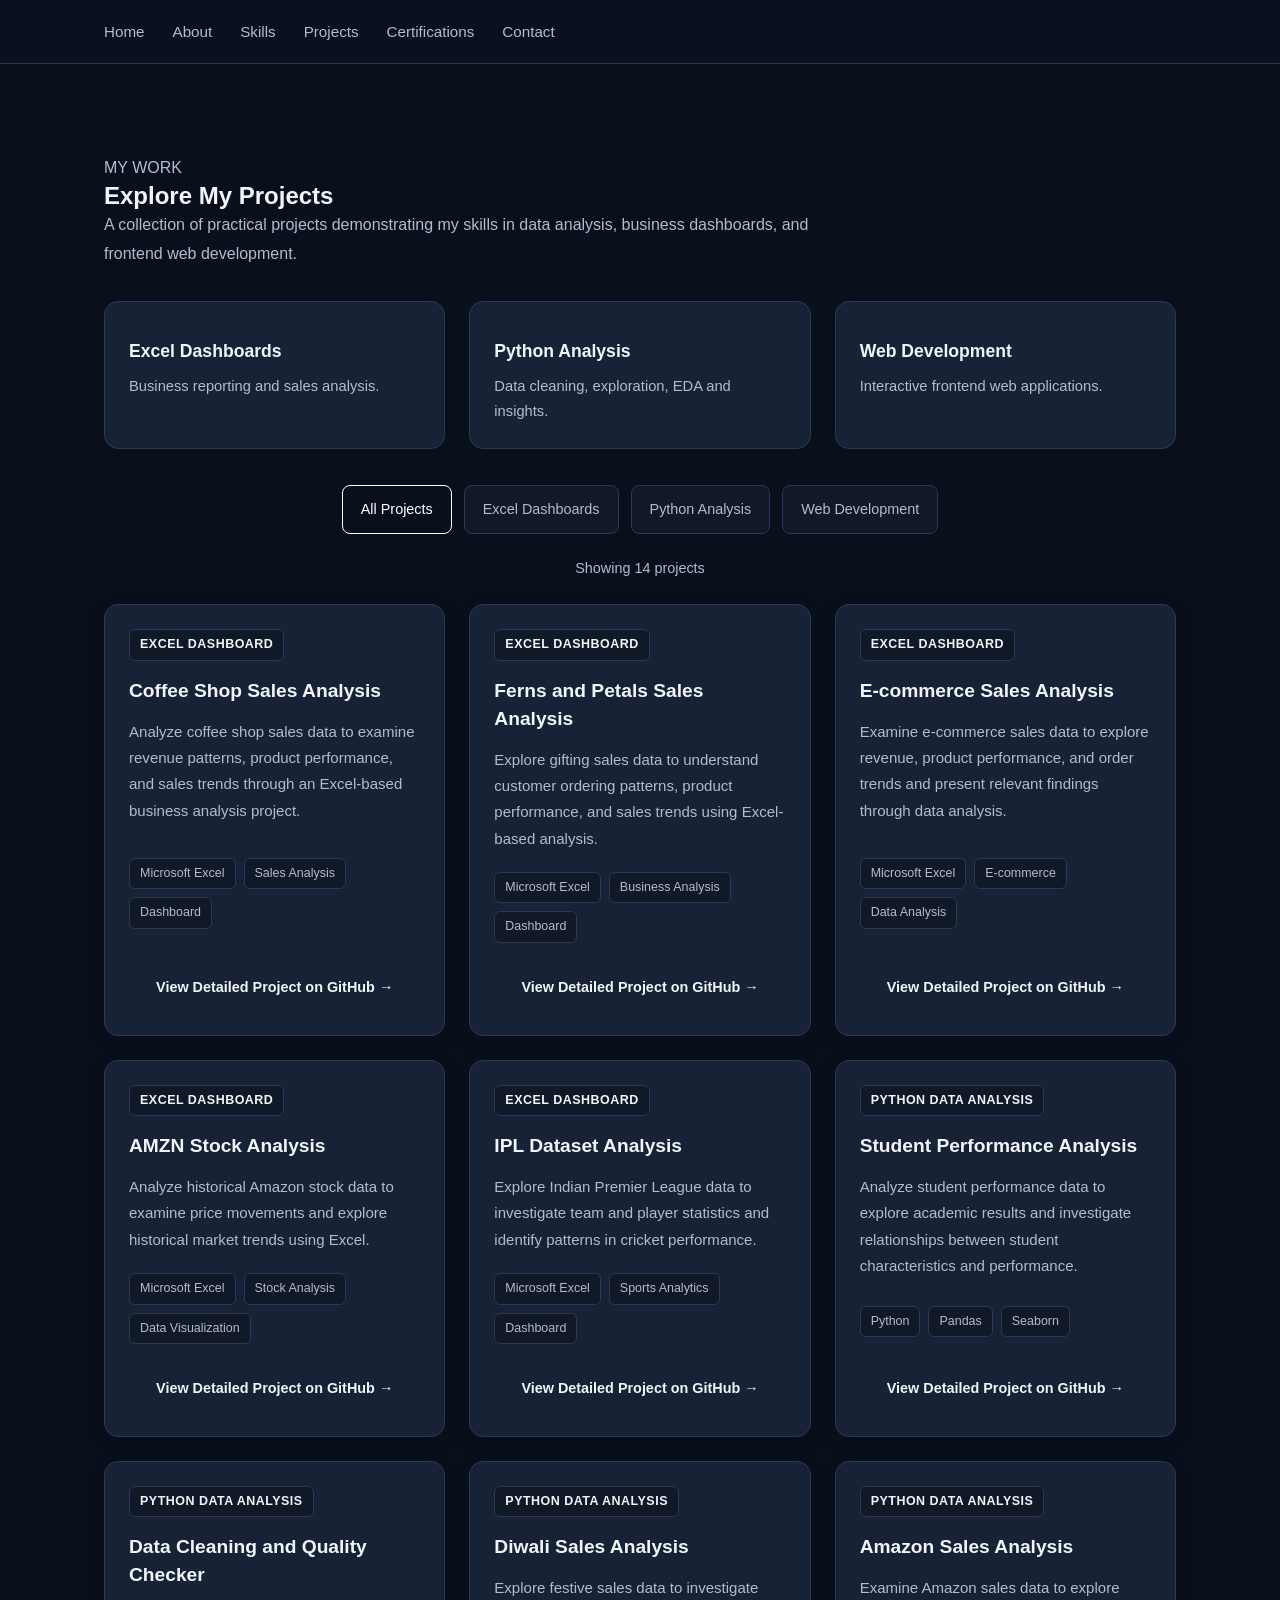
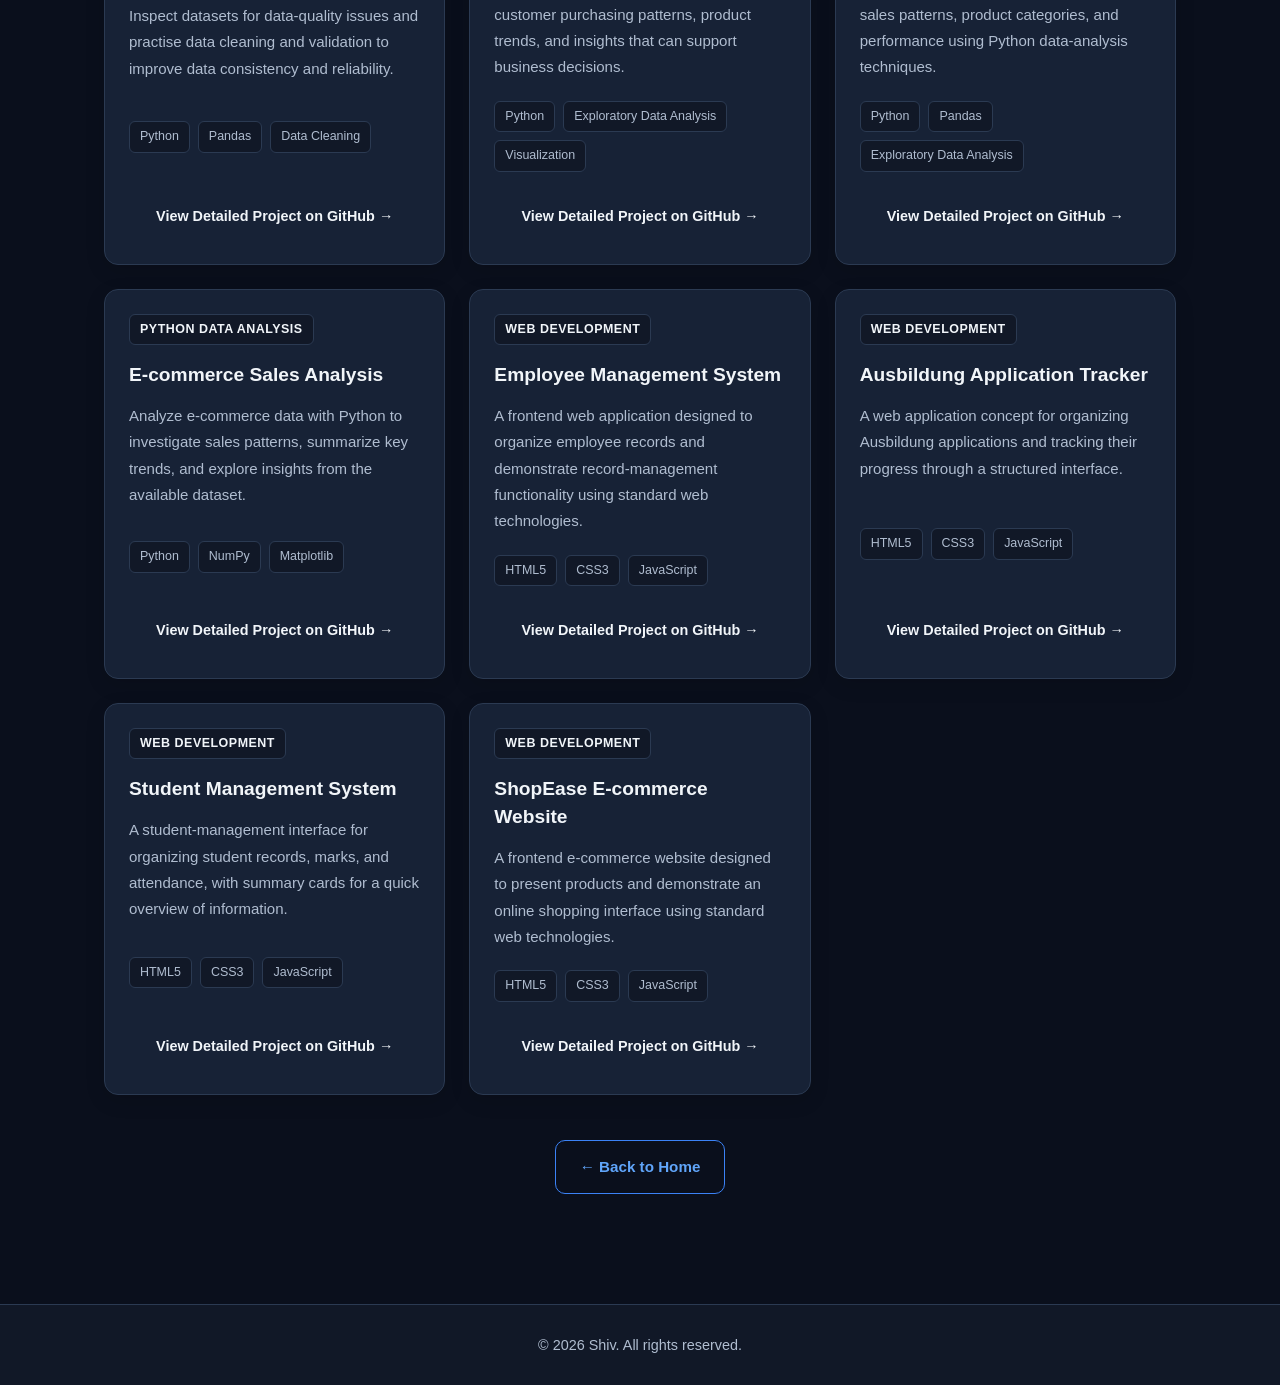
==== projects.html @ b9465abb "Initial commit: Personal Portfolio Website" ====
<!DOCTYPE html>
<html lang="en">

<head>
    <!-- Basic page settings -->
    <meta charset="UTF-8">
    <meta name="viewport" content="width=device-width, initial-scale=1.0">

    <!-- Website favicon shown in the browser tab -->
<link rel="icon" type="image/svg+xml" href="assets/icons/favicon.svg">

    <!-- Page title and search-engine description -->
    <title>Projects | IT & Data Portfolio</title>
    <meta
        name="description"
        content="Explore projects in Excel dashboards, Python data analysis, and web development."
    >

    <!-- Project page stylesheet -->
    <link rel="stylesheet" href="css/style.css">
    <link rel="stylesheet" href="css/projects.css">
</head>

<body>

    <!-- Navigation bar -->
    <header class="navbar">
        <div class="container nav-container">
            <a href="index.html" class="logo"><span></span></a>

            <nav aria-label="Main navigation">
                <ul class="nav-links">
                    <li><a href="index.html#home">Home</a></li>
                    <li><a href="index.html#about">About</a></li>
                    <li><a href="index.html#skills">Skills</a></li>
                    <li><a href="projects.html" aria-current="page">Projects</a></li>
                    <li><a href="certifications.html">Certifications</a></li>
                    <li><a href="index.html#contact">Contact</a></li>
                </ul>
            </nav>
        </div>
    </header>

    <!-- Projects page introduction -->
    <main>
        <section id="all-projects" class="section">
            <div class="container">

                <p class="projects-eyebrow">MY WORK</p>

                <h1 class="projects-title">Explore My Projects</h1>

                <p class="section-description">
                    A collection of practical projects demonstrating my
                    skills in data analysis, business dashboards, and
                    frontend web development.
                </p>

                <!-- Project summary cards -->
                <div class="project-summary-grid">

                    <article class="project-summary-card">
                        <span class="summary-number"></span>
                        <h2>Excel Dashboards</h2>
                        <p>Business reporting and sales analysis.</p>
                    </article>

                    <article class="project-summary-card">
                        <span class="summary-number"></span>
                        <h2>Python Analysis</h2>
                        <p>Data cleaning, exploration, EDA and insights.</p>
                    </article>

                    <article class="project-summary-card">
                        <span class="summary-number"></span>
                        <h2>Web Development</h2>
                        <p>Interactive frontend web applications.</p>
                    </article>

                </div>

                <!-- Category filters used by projects.js -->
                <div class="project-filters" aria-label="Filter projects">

                    <button
                        type="button"
                        class="filter-btn active"
                        data-filter="all"
                        aria-pressed="true"
                    >
                        All Projects
                    </button>

                    <button
                        type="button"
                        class="filter-btn"
                        data-filter="excel"
                        aria-pressed="false"
                    >
                        Excel Dashboards
                    </button>

                    <button
                        type="button"
                        class="filter-btn"
                        data-filter="python"
                        aria-pressed="false"
                    >
                        Python Analysis
                    </button>

                    <button
                        type="button"
                        class="filter-btn"
                        data-filter="web"
                        aria-pressed="false"
                    >
                        Web Development
                    </button>

                </div>

                <!-- Number of projects currently displayed -->
                <p
                    id="project-count"
                    class="project-count"
                    aria-live="polite"
                >
                    Showing 14 projects
                </p>

                <!-- =========================================
     ALL 14 PROJECT CARDS
     ========================================== -->

<div id="projects-grid" class="projects-grid">

    <!-- =====================================
         EXCEL DASHBOARD PROJECTS
         ====================================== -->

    <!-- Project 1: Coffee Shop Sales Analysis -->
    <article class="project-card" data-category="excel">

        <span class="project-category">Excel Dashboard</span>

        <h2>Coffee Shop Sales Analysis</h2>

        <p>
            Analyze coffee shop sales data to examine revenue
            patterns, product performance, and sales trends
            through an Excel-based business analysis project.
        </p>

        <div class="project-tags">
            <span>Microsoft Excel</span>
            <span>Sales Analysis</span>
            <span>Dashboard</span>
        </div>

    </article>


    <!-- Project 2: Ferns and Petals Sales Analysis -->
    <article class="project-card" data-category="excel">

        <span class="project-category">Excel Dashboard</span>

        <h2>Ferns and Petals Sales Analysis</h2>

        <p>
            Explore gifting sales data to understand customer
            ordering patterns, product performance, and sales
            trends using Excel-based analysis.
        </p>

        <div class="project-tags">
            <span>Microsoft Excel</span>
            <span>Business Analysis</span>
            <span>Dashboard</span>
        </div>

    </article>


    <!-- Project 3: E-commerce Sales Analysis -->
    <article class="project-card" data-category="excel">

        <span class="project-category">Excel Dashboard</span>

        <h2>E-commerce Sales Analysis</h2>

        <p>
            Examine e-commerce sales data to explore revenue,
            product performance, and order trends and present
            relevant findings through data analysis.
        </p>

        <div class="project-tags">
            <span>Microsoft Excel</span>
            <span>E-commerce</span>
            <span>Data Analysis</span>
        </div>

    </article>


    <!-- Project 4: Amazon Stock Analysis -->
    <article class="project-card" data-category="excel">

        <span class="project-category">Excel Dashboard</span>

        <h2>AMZN Stock Analysis</h2>

        <p>
            Analyze historical Amazon stock data to examine
            price movements and explore historical market
            trends using Excel.
        </p>

        <div class="project-tags">
            <span>Microsoft Excel</span>
            <span>Stock Analysis</span>
            <span>Data Visualization</span>
        </div>

    </article>


    <!-- Project 5: IPL Dataset Analysis -->
    <article class="project-card" data-category="excel">

        <span class="project-category">Excel Dashboard</span>

        <h2>IPL Dataset Analysis</h2>

        <p>
            Explore Indian Premier League data to investigate
            team and player statistics and identify patterns
            in cricket performance.
        </p>

        <div class="project-tags">
            <span>Microsoft Excel</span>
            <span>Sports Analytics</span>
            <span>Dashboard</span>
        </div>

    </article>


    <!-- =====================================
         PYTHON DATA ANALYSIS PROJECTS
         ====================================== -->

    <!-- Project 6: Student Performance Analysis -->
    <article class="project-card" data-category="python">

        <span class="project-category">Python Data Analysis</span>

        <h2>Student Performance Analysis</h2>

        <p>
            Analyze student performance data to explore
            academic results and investigate relationships
            between student characteristics and performance.
        </p>

        <div class="project-tags">
            <span>Python</span>
            <span>Pandas</span>
            <span>Seaborn</span>
        </div>

    </article>


    <!-- Project 7: Data Cleaning and Quality Checker -->
    <article class="project-card" data-category="python">

        <span class="project-category">Python Data Analysis</span>

        <h2>Data Cleaning and Quality Checker</h2>

        <p>
            Inspect datasets for data-quality issues and
            practise data cleaning and validation to improve
            data consistency and reliability.
        </p>

        <div class="project-tags">
            <span>Python</span>
            <span>Pandas</span>
            <span>Data Cleaning</span>
        </div>

    </article>


    <!-- Project 8: Diwali Sales Analysis -->
    <article class="project-card" data-category="python">

        <span class="project-category">Python Data Analysis</span>

        <h2>Diwali Sales Analysis</h2>

        <p>
            Explore festive sales data to investigate customer
            purchasing patterns, product trends, and insights
            that can support business decisions.
        </p>

        <div class="project-tags">
            <span>Python</span>
            <span>Exploratory Data Analysis</span>
            <span>Visualization</span>
        </div>

    </article>


    <!-- Project 9: Amazon Sales Analysis -->
    <article class="project-card" data-category="python">

        <span class="project-category">Python Data Analysis</span>

        <h2>Amazon Sales Analysis</h2>

        <p>
            Examine Amazon sales data to explore sales patterns,
            product categories, and performance using Python
            data-analysis techniques.
        </p>

        <div class="project-tags">
            <span>Python</span>
            <span>Pandas</span>
            <span>Exploratory Data Analysis</span>
        </div>

    </article>


    <!-- Project 10: E-commerce Sales Analysis -->
    <article class="project-card" data-category="python">

        <span class="project-category">Python Data Analysis</span>

        <h2>E-commerce Sales Analysis</h2>

        <p>
            Analyze e-commerce data with Python to investigate
            sales patterns, summarize key trends, and explore
            insights from the available dataset.
        </p>

        <div class="project-tags">
            <span>Python</span>
            <span>NumPy</span>
            <span>Matplotlib</span>
        </div>

    </article>


    <!-- =====================================
         WEB DEVELOPMENT PROJECTS
         ====================================== -->

    <!-- Project 11: Employee Management System -->
    <article class="project-card" data-category="web">

        <span class="project-category">Web Development</span>

        <h2>Employee Management System</h2>

        <p>
            A frontend web application designed to organize
            employee records and demonstrate record-management
            functionality using standard web technologies.
        </p>

        <div class="project-tags">
            <span>HTML5</span>
            <span>CSS3</span>
            <span>JavaScript</span>
        </div>

    </article>


    <!-- Project 12: Ausbildung Application Tracker -->
    <article class="project-card" data-category="web">

        <span class="project-category">Web Development</span>

        <h2>Ausbildung Application Tracker</h2>

        <p>
            A web application concept for organizing Ausbildung
            applications and tracking their progress through
            a structured interface.
        </p>

        <div class="project-tags">
            <span>HTML5</span>
            <span>CSS3</span>
            <span>JavaScript</span>
        </div>

    </article>


    <!-- Project 13: Student Management System -->
    <article class="project-card" data-category="web">

        <span class="project-category">Web Development</span>

        <h2>Student Management System</h2>

        <p>
            A student-management interface for organizing
            student records, marks, and attendance, with
            summary cards for a quick overview of information.
        </p>

        <div class="project-tags">
            <span>HTML5</span>
            <span>CSS3</span>
            <span>JavaScript</span>
        </div>

    </article>


    <!-- Project 14: ShopEase E-commerce Website -->
    <article class="project-card" data-category="web">

        <span class="project-category">Web Development</span>

        <h2>ShopEase E-commerce Website</h2>

        <p>
            A frontend e-commerce website designed to present
            products and demonstrate an online shopping
            interface using standard web technologies.
        </p>

        <div class="project-tags">
            <span>HTML5</span>
            <span>CSS3</span>
            <span>JavaScript</span>
        </div>

    </article>

</div>

                <!-- Message shown if no projects match a filter -->
                <p id="no-projects" hidden>
                    No projects found in this category.
                </p>

                <!-- Return to homepage -->
                <div class="projects-back-home">
                    <a href="index.html" class="btn btn-secondary">
                        ← Back to Home
                    </a>
                </div>

            </div>
        </section>
    </main>

    <!-- Footer -->
    <footer class="footer">
        <div class="container">
            <p>&copy; 2026 Shiv. All rights reserved.</p>
        </div>
    </footer>

    <!-- Project category filtering logic -->
    <script src="js/projects.js"></script>

</body>
</html>
---- css/style.css ----
/* =========================================
   1. GLOBAL DESIGN SYSTEM
   Define reusable colors, fonts, and spacing
========================================= */


:root {

    /* Main background and surface colours */
    --bg-primary: #0a0f1c;
    --bg-secondary: #111827;
    --bg-card: #172236;

    /* Text colours */
    --text-primary: #f1f5f9;
    --text-secondary: #b0bdd0;

    /* Accent colours */
    --accent-primary: #3b82f6;
    --accent-hover: #60a5fa;

    /* Borders and effects */
    --border-color: #2b3a52;

    /* Layout */
    --container-width: 1120px;
}

/* Remove default browser spacing */
* {
    margin: 0;
    padding: 0;
    box-sizing: border-box;
}

/* Smooth scrolling when navigation links are clicked */
html {
    scroll-behavior: smooth;
    scroll-padding-top: 90px;
}

/* Default website typography and background */
body {
    font-family: Arial, Helvetica, sans-serif;
    background-color: var(--bg-primary);
    color: var(--text-primary);
    line-height: 1.7;
}

/* Make links inherit the website's design */
a {
    color: inherit;
    text-decoration: none;
}

/* Keep images within their containers */
img {
    max-width: 100%;
    display: block;
}

/* Consistent heading spacing */
h1,
h2,
h3 {
    line-height: 1.25;
}

/* Main section heading */
section h2 {
    font-size: 2rem;
    margin-bottom: 24px;
}

/* Paragraph text */
p {
    color: var(--text-secondary);
}

/* =========================================
   2. HEADER AND NAVIGATION
========================================= */

/* Header stays visible while scrolling */
header {
    background-color: rgba(11, 17, 32, 0.95);
    border-bottom: 1px solid var(--border-color);
    position: sticky;
    top: 0;
    z-index: 1000;
}

/* Navigation layout */
nav {
    max-width: var(--container-width);
    margin: 0 auto;
    padding: 18px 24px;

    display: flex;
    justify-content: space-between;
    align-items: center;
    gap: 24px;
}

/* Logo styling */
.logo {
    font-size: 1.7rem;
    font-weight: 700;
    letter-spacing: -1px;
}

/* Blue dot after the logo */
.logo span {
    color: var(--accent-primary);
}

/* Navigation links layout */
nav ul {
    list-style: none;

    display: flex;
    align-items: center;
    gap: 28px;
}

/* Individual navigation links */
nav ul a {
    color: var(--text-secondary);
    font-size: 0.95rem;
    transition: color 0.3s ease;
}

/* Highlight links when hovered */
nav ul a:hover {
    color: var(--accent-hover);
}

/* =========================================
   3. MAIN CONTENT LAYOUT
========================================= */

/* Consistent horizontal spacing for all sections */
main section {
    max-width: var(--container-width);
    margin: 0 auto;
    padding: 90px 24px;
}

/* =========================================
   4. HERO SECTION
========================================= */

/* Center the main introduction */
#home {
    min-height: 78vh;

    display: flex;
    flex-direction: column;
    justify-content: center;
    align-items: flex-start;
}

/* Small introductory label */
#home > p:first-child {
    color: var(--accent-hover);
    font-size: 0.85rem;
    font-weight: 700;
    letter-spacing: 3px;
    margin-bottom: 22px;
}

/* Main hero heading */
#home h1 {
    font-size: clamp(2.5rem, 6vw, 4.5rem);
    font-weight: 800;
    letter-spacing: -2px;
    margin-bottom: 20px;
}

/* Hero subtitle */
#home h2 {
    color: var(--accent-hover);
    font-size: clamp(1.1rem, 2.5vw, 1.5rem);
    font-weight: 500;
    margin-bottom: 22px;
}

/* Hero description */
#home > p:nth-of-type(2) {
    max-width: 680px;
    font-size: 1.05rem;
    margin-bottom: 30px;
}

/* =========================================
   5. BUTTON STYLES
========================================= */

/* Give hero and project links a button appearance */
#home > a,
#featured-projects > a,
#contact > a {
    display: inline-block;
    background-color: var(--accent-primary);
    color: #ffffff;

    padding: 12px 22px;
    margin: 6px 10px 6px 0;

    border: 1px solid var(--accent-primary);
    border-radius: 8px;

    font-weight: 600;
    transition:
        background-color 0.3s ease,
        transform 0.3s ease;
}

/* Button hover effect */
#home > a:hover,
#featured-projects > a:hover,
#contact > a:hover {
    background-color: var(--accent-hover);
    transform: translateY(-2px);
}

/* =========================================
   6. ABOUT, SKILLS AND CAREER SECTIONS
========================================= */

/* Add a subtle divider between major sections */
#about,
#skills,
#featured-projects,
#career-interests,
#contact {
    border-top: 1px solid var(--border-color);
}

/* Section heading accent */
section h2 {
    color: var(--text-primary);
}

/* Skills subsection headings */
#skills h3 {
    color: var(--accent-hover);
    font-size: 1.05rem;
    margin-top: 24px;
    margin-bottom: 8px;
}

/* Keep introductory paragraphs readable */
#about p,
#featured-projects p,
#career-interests p,
#contact p {
    max-width: 760px;
    margin-bottom: 20px;
}

/* =========================================
   7. FOOTER
========================================= */

/* Footer styling */
footer {
    padding: 28px 24px;
    text-align: center;

    background-color: var(--bg-secondary);
    border-top: 1px solid var(--border-color);
}

/* Footer text */
footer p {
    font-size: 0.9rem;
}

/* =========================================
   8. RESPONSIVE DESIGN
   Adjust the layout for smaller screens
========================================= */

@media (max-width: 768px) {

    /* Reduce navigation spacing */
    nav {
        padding: 16px 20px;
        flex-wrap: wrap;
    }

    /* Allow navigation links to wrap on small screens */
    nav ul {
        gap: 14px;
        flex-wrap: wrap;
    }

    /* Slightly smaller navigation text */
    nav ul a {
        font-size: 0.88rem;
    }

    /* Reduce section spacing */
    main section {
        padding: 65px 20px;
    }

    /* Adjust hero heading for mobile */
    #home h1 {
        letter-spacing: -1px;
    }

    /* Adjust section headings */
    section h2 {
        font-size: 1.7rem;
    }
}

/* Extra adjustments for narrow mobile screens */
@media (max-width: 480px) {

    /* Stack the logo and navigation vertically */
    nav {
        flex-direction: column;
        align-items: flex-start;
    }

    /* Use two navigation columns when space is limited */
    nav ul {
        display: grid;
        grid-template-columns: repeat(3, auto);
        gap: 10px 18px;
    }

    /* Reduce hero section height */
    #home {
        min-height: 70vh;
    }

    /* Make buttons more comfortable to tap */
    #home > a,
    #featured-projects > a,
    #contact > a {
        padding: 11px 16px;
    }
}

/* =========================================
   EDUCATION SECTION
   Display educational background clearly
========================================= */

/* Education section styling */
#education {
    border-top: 1px solid var(--border-color);
}

/* Education card layout */
.education-card {
    background-color: var(--bg-secondary);
    border: 1px solid var(--border-color);
    border-left: 4px solid var(--accent-primary);
    border-radius: 10px;

    padding: 24px;
    margin-bottom: 20px;

    transition: transform 0.3s ease, border-color 0.3s ease;
}

/* Subtle hover effect */
.education-card:hover {
    transform: translateY(-4px);
    border-color: var(--accent-primary);
}

/* Degree or qualification title */
.education-card h3 {
    color: var(--text-primary);
    font-size: 1.2rem;
    margin-bottom: 10px;
}

/* Institution, year, and other details */
.education-card p {
    margin-bottom: 6px;
}

/* Highlight dates and qualification details */
.education-card .education-meta {
    color: var(--accent-hover);
    font-size: 0.95rem;
    margin-bottom: 12px;
}


/* =========================================
   CERTIFICATIONS SECTION
   Present professional courses and certificates
========================================= */

#certifications {
    border-top: 1px solid var(--border-color);
}

/* Certification cards grid */
.certifications-grid {
    display: grid;
    grid-template-columns: repeat(3, minmax(0, 1fr));
    gap: 20px;
}

/* Individual certification card */
.certification-card {
    background-color: var(--bg-secondary);
    border: 1px solid var(--border-color);
    border-radius: 10px;

    padding: 22px;

    transition: transform 0.3s ease, border-color 0.3s ease;
}

/* Hover effect */
.certification-card:hover {
    transform: translateY(-4px);
    border-color: var(--accent-primary);
}

/* Certification title */
.certification-card h3 {
    color: var(--text-primary);
    font-size: 1.05rem;
    margin-bottom: 12px;
}

/* Certification provider and other details */
.certification-card p {
    font-size: 0.92rem;
    margin-bottom: 12px;
}

/* Certificate verification link */
.certification-card a {
    color: var(--accent-hover);
    font-weight: 600;
}

.certification-card a:hover {
    text-decoration: underline;
}

/* Responsive layout for tablets */
@media (max-width: 900px) {
    .certifications-grid {
        grid-template-columns: repeat(2, minmax(0, 1fr));
    }
}

/* Responsive layout for mobile phones */
@media (max-width: 560px) {
    .certifications-grid {
        grid-template-columns: 1fr;
    }
}






/* ============================================
   CONTACT SECTION - PROFESSIONAL LAYOUT
   ============================================ */

/* Primary contact buttons ka responsive grid */
.contact-primary-links {
    display: grid;
    grid-template-columns: repeat(3, minmax(0, 1fr));
    gap: 20px;
    max-width: 950px;
    margin: 35px auto 0;
}

/* Email, GitHub aur LinkedIn buttons */
.contact-primary-btn {
    display: flex;
    align-items: center;
    gap: 14px;
    min-width: 0;
    padding: 22px;
    color: var(--text-primary);
    background: var(--bg-card);
    border: 1px solid var(--border-color);
    border-radius: 14px;
    text-decoration: none;
    transition:
        transform 0.3s ease,
        border-color 0.3s ease,
        background-color 0.3s ease;
}

/* Button icons */
.contact-primary-btn svg {
    flex-shrink: 0;
    width: 28px;
    height: 28px;
    fill: var(--accent-color);
}

/* Button text container */
.contact-primary-btn span {
    display: flex;
    flex-direction: column;
    gap: 5px;
    min-width: 0;
}

/* Main button label */
.contact-primary-btn strong {
    color: var(--text-primary);
    font-size: 1rem;
}

/* Supporting text */
.contact-primary-btn small {
    color: var(--text-secondary);
    font-size: 0.8rem;
    line-height: 1.5;
}

/* Hover effect */
.contact-primary-btn:hover {
    transform: translateY(-4px);
    border-color: var(--accent-color);
    background: var(--bg-secondary);
}

/* Keyboard focus visibility */
.contact-primary-btn:focus-visible,
.contact-social-icon:focus-visible {
    outline: 2px solid var(--accent-color);
    outline-offset: 4px;
}

/* Secondary social media section */
.contact-social-section {
    margin-top: 38px;
    text-align: center;
}

/* Secondary social section heading */
.contact-social-section > p {
    margin-bottom: 18px;
    color: var(--text-secondary);
    font-size: 0.95rem;
}

/* Small social media icon buttons */
.contact-social-links {
    display: flex;
    justify-content: center;
    align-items: center;
    flex-wrap: wrap;
    gap: 14px;
}

/* Individual social icon */
.contact-social-icon {
    display: inline-flex;
    align-items: center;
    justify-content: center;
    width: 46px;
    height: 46px;
    color: var(--text-primary);
    background: var(--bg-card);
    border: 1px solid var(--border-color);
    border-radius: 50%;
    text-decoration: none;
    transition:
        transform 0.3s ease,
        border-color 0.3s ease,
        background-color 0.3s ease;
}

/* Social SVG icon size */
.contact-social-icon svg {
    width: 21px;
    height: 21px;
    fill: currentColor;
}

/* Social icon hover */
.contact-social-icon:hover {
    transform: translateY(-3px);
    border-color: var(--accent-color);
    background: var(--bg-secondary);
}

/* Tablet layout */
@media (max-width: 850px) {
    .contact-primary-links {
        grid-template-columns: 1fr;
        max-width: 550px;
    }

    .contact-primary-btn {
        padding: 20px;
    }
}

/* Mobile layout */
@media (max-width: 600px) {
    .contact-primary-links {
        gap: 14px;
        margin-top: 25px;
    }

    .contact-primary-btn {
        padding: 17px;
    }

    .contact-social-section {
        margin-top: 30px;
    }

    .contact-social-icon {
        width: 44px;
        height: 44px;
    }
}

/* Respect reduced-motion preferences */
@media (prefers-reduced-motion: reduce) {
    .contact-primary-btn,
    .contact-social-icon {
        transition: none;
    }

    .contact-primary-btn:hover,
    .contact-social-icon:hover {
        transform: none;
    }
}




/* =========================================
   SHARED SECTION STYLES
   Common styles for Education and Certifications
========================================= */

/* Small description below section headings */
.section-description {
    max-width: 750px;
    margin-bottom: 30px;
    font-size: 1rem;
    line-height: 1.8;
}

/* =========================================
   EDUCATION SECTION
========================================= */

/* Space between education cards */
#education .education-card {
    background-color: var(--bg-secondary);
    border: 1px solid var(--border-color);
    border-left: 4px solid var(--accent-primary);
    border-radius: 12px;

    padding: 26px;
    margin-top: 22px;

    transition: transform 0.3s ease, border-color 0.3s ease;
}

/* Lift the card slightly on hover */
#education .education-card:hover {
    transform: translateY(-4px);
    border-color: var(--accent-primary);
}

/* Degree or qualification title */
#education .education-card h3 {
    color: var(--text-primary);
    font-size: 1.25rem;
    margin-bottom: 12px;
}

/* Institution and academic years */
#education .education-card .education-meta {
    color: var(--accent-hover);
    font-size: 0.95rem;
    font-weight: 600;
    margin-bottom: 14px;
}

/* Education description */
#education .education-card p:last-child {
    line-height: 1.8;
}


/* =========================================
   CERTIFICATIONS SECTION
========================================= */

/* Display certificate cards in a responsive grid */
.certifications-grid {
    display: grid;

    /* Three columns on larger screens */
    grid-template-columns: repeat(3, minmax(0, 1fr));

    gap: 22px;
    margin-top: 28px;
}

/* Individual certification card */
.certification-card {
    background-color: var(--bg-card);
    border: 1px solid var(--border-color);
    border-radius: 12px;

    padding: 24px;

    display: flex;
    flex-direction: column;
    align-items: flex-start;

    min-height: 160px;

    transition:
        transform 0.3s ease,
        border-color 0.3s ease,
        box-shadow 0.3s ease;
}

/* Card hover effect */
.certification-card:hover {
    transform: translateY(-5px);
    border-color: var(--accent-primary);

    box-shadow: 0 10px 30px rgba(0, 0, 0, 0.2);
}

/* Certificate name */
.certification-card h3 {
    color: var(--text-primary);
    font-size: 1.05rem;
    line-height: 1.5;

    margin-bottom: 12px;
}

/* Issuing organization */
.certification-card p {
    font-size: 0.92rem;
    line-height: 1.7;
}

/* Certificate verification links */
.certification-card a {
    display: inline-block;
    color: var(--accent-hover);
    font-weight: 600;

    margin-top: 14px;
}

/* Verification link hover */
.certification-card a:hover {
    text-decoration: underline;
}

/* =========================================
   CERTIFICATIONS ACTION BUTTON
========================================= */

/* Space above the View All Certificates button */
.certifications-action {
    margin-top: 32px;
}

/* =========================================
   TECHNICAL SKILLS
========================================= */

/* Individual skill category */
.skill-group {
    margin-top: 28px;
}

/* Category heading */
.skill-group h3 {
    color: var(--accent-hover);
    font-size: 1.1rem;
    margin-bottom: 14px;
}

/* Arrange skill tags in rows */
.skill-tags {
    display: flex;
    flex-wrap: wrap;
    gap: 12px;
}

/* Individual skill tag */
.skill-tags span {
    display: inline-block;

    background-color: var(--bg-card);
    border: 1px solid var(--border-color);
    border-radius: 7px;

    color: var(--text-secondary);
    padding: 8px 14px;

    font-size: 0.9rem;

    transition:
        color 0.3s ease,
        border-color 0.3s ease;
}

/* Highlight skill tags on hover */
.skill-tags span:hover {
    color: var(--text-primary);
    border-color: var(--accent-primary);
}

/* =========================================
   FEATURED PROJECTS PLACEHOLDER
========================================= */

/* Temporary featured-project panel */
.featured-projects-placeholder {
    background-color: var(--bg-secondary);
    border: 1px solid var(--border-color);
    border-radius: 12px;

    padding: 30px;
    margin-top: 25px;
}

/* Placeholder heading */
.featured-projects-placeholder h3 {
    font-size: 1.25rem;
    margin-bottom: 12px;
}

/* Placeholder description */
.featured-projects-placeholder p {
    max-width: 650px;
    margin-bottom: 20px;
}

/* =========================================
   CONTACT SECTION
========================================= */

/* Arrange contact buttons horizontally */
.contact-links {
    display: flex;
    flex-wrap: wrap;
    gap: 12px;
}

/* Remove extra margins from contact buttons */
.contact-links .btn {
    margin: 0;
}

/* Secondary button style */
.btn-secondary {
    background-color: transparent !important;
    color: var(--accent-hover) !important;
    border: 1px solid var(--accent-primary) !important;
}

/* Secondary button hover */
.btn-secondary:hover {
    background-color: var(--bg-card) !important;
}


/* =========================================
   RESPONSIVE DESIGN
========================================= */

/* Tablets and smaller laptops */
@media (max-width: 900px) {

    /* Two columns for certificate cards */
    .certifications-grid {
        grid-template-columns: repeat(2, minmax(0, 1fr));
    }

}

/* Mobile phones */
@media (max-width: 560px) {

    /* One column for certificate cards */
    .certifications-grid {
        grid-template-columns: 1fr;
    }

    /* Reduce card padding on smaller screens */
    #education .education-card,
    .certification-card,
    .featured-projects-placeholder {
        padding: 20px;
    }

    /* Smaller education headings */
    #education .education-card h3 {
        font-size: 1.1rem;
    }

    /* Stack contact buttons vertically */
    .contact-links {
        flex-direction: column;
        align-items: flex-start;
    }

}

/* Featured projects: Responsive card grid */
.featured-projects-grid {
    display: grid;
    grid-template-columns: repeat(3, minmax(0, 1fr));
    gap: 24px;
    margin-top: 32px;
}

/* Individual featured project card */
.featured-project-card {
    display: flex;
    flex-direction: column;
    align-items: flex-start;
    padding: 26px;
    background: var(--bg-card);
    border: 1px solid var(--border-color);
    border-radius: 14px;
    transition: transform 0.25s ease, border-color 0.25s ease;
}

/* Hover effect */
.featured-project-card:hover {
    transform: translateY(-5px);
    border-color: var(--accent-blue);
}

/* Project category label */
.project-category {
    margin-bottom: 14px;
    color: var(--accent-blue);
    font-size: 0.8rem;
    font-weight: 700;
    letter-spacing: 0.5px;
    text-transform: uppercase;
}

/* Project title */
.featured-project-card h3 {
    margin-bottom: 14px;
    color: var(--text-primary);
    font-size: 1.2rem;
    line-height: 1.5;
}

/* Project description */
.featured-project-card p {
    margin-bottom: 18px;
    color: var(--text-secondary);
    font-size: 0.95rem;
    line-height: 1.7;
}

/* Technology tags */
.project-tags {
    display: flex;
    flex-wrap: wrap;
    gap: 8px;
    margin-bottom: 22px;
}

/* Individual tag */
.project-tags span {
    padding: 6px 10px;
    color: var(--text-primary);
    background: var(--bg-secondary);
    border: 1px solid var(--border-color);
    border-radius: 6px;
    font-size: 0.78rem;
}

/* Project navigation link */
.project-card-link {
    margin-top: auto;
    color: var(--accent-blue);
    font-weight: 600;
    text-decoration: none;
}

.project-card-link:hover {
    text-decoration: underline;
}

/* View all projects button */
.featured-projects-action {
    margin-top: 32px;
    text-align: center;
}

/* Tablet layout */
@media (max-width: 950px) {
    .featured-projects-grid {
        grid-template-columns: repeat(2, minmax(0, 1fr));
    }
}

/* Mobile layout */
@media (max-width: 600px) {
    .featured-projects-grid {
        grid-template-columns: 1fr;
    }

    .featured-project-card {
        padding: 22px;
    }
}








/* ============================================
   CONTACT FORM STYLING
   ============================================ */

/* Contact form ka main container */
.contact-form {
    max-width: 650px;
    margin: 32px auto 0;
    padding: 30px;
    background: var(--bg-card);
    border: 1px solid var(--border-color);
    border-radius: 16px;
}

/* Har input field ka container */
.contact-form .form-group {
    display: flex;
    flex-direction: column;
    gap: 8px;
    margin-bottom: 22px;
}

/* Input labels */
.contact-form label {
    color: var(--text-primary);
    font-size: 0.95rem;
    font-weight: 600;
}

/* Text inputs aur message area */
.contact-form input,
.contact-form textarea {
    width: 100%;
    padding: 13px 15px;
    color: var(--text-primary);
    background: var(--bg-secondary);
    border: 1px solid var(--border-color);
    border-radius: 8px;
    font: inherit;
    transition: border-color 0.3s ease, box-shadow 0.3s ease;
}

/* Message area ko vertically resize kar sakte hain */
.contact-form textarea {
    min-height: 140px;
    resize: vertical;
}

/* Input focus hone par blue highlight */
.contact-form input:focus,
.contact-form textarea:focus {
    outline: none;
    border-color: var(--accent-color);
    box-shadow: 0 0 0 3px rgba(59, 130, 246, 0.15);
}

/* Placeholder text ka color */
.contact-form input::placeholder,
.contact-form textarea::placeholder {
    color: var(--text-secondary);
    opacity: 0.8;
}

/* Submit button */
.contact-form button {
    cursor: pointer;
    font: inherit;
}

/* Form submission status message */
#form-status {
    margin-top: 16px;
    color: var(--text-secondary);
    line-height: 1.6;
}

/* Mobile devices ke liye spacing adjust karein */
@media (max-width: 600px) {
    .contact-form {
        padding: 20px;
    }
}








/* ============================================
   EDUCATION SECTION - ENHANCED STYLING
   ============================================ */

/* Education cards ke beech consistent spacing */
#education .education-card {
    position: relative;
    margin-bottom: 24px;
    padding: 28px;
    background: var(--bg-card);
    border: 1px solid var(--border-color);
    border-radius: 14px;
    transition: transform 0.3s ease, border-color 0.3s ease;
}

/* Hover par card ko subtle highlight karna */
#education .education-card:hover {
    transform: translateY(-4px);
    border-color: var(--accent-color);
}

/* Qualification ka title */
#education .education-card h3 {
    margin-bottom: 12px;
    color: var(--text-primary);
    font-size: 1.2rem;
}

/* Board, location aur year ki details */
#education .education-meta {
    margin-bottom: 16px;
    color: var(--accent-color);
    font-size: 0.9rem;
    line-height: 1.8;
}

/* Education card ka description */
#education .education-card > p {
    color: var(--text-secondary);
    line-height: 1.8;
}

/* Percentage aur learning achievement ko highlight karna */
#education .education-card .education-result {
    display: inline-block;
    margin-top: 12px;
    padding: 8px 14px;
    color: var(--text-primary);
    background: var(--bg-secondary);
    border: 1px solid var(--border-color);
    border-radius: 8px;
    font-size: 0.95rem;
}

/* Achievement ki value ko blue accent dena */
#education .education-result strong {
    color: var(--accent-color);
}

/* Mobile screens ke liye spacing adjust karna */
@media (max-width: 600px) {
    #education .education-card {
        padding: 20px;
    }

    #education .education-card h3 {
        font-size: 1.05rem;
    }

    #education .education-meta {
        font-size: 0.85rem;
    }
}









/* ============================================
   ACHIEVEMENTS & VOLUNTEERING
   Reuse existing education card design
   ============================================ */

#achievements .achievement-card {
    margin-bottom: 20px;
}

/* Keep achievement descriptions readable */
#achievements .achievement-card p {
    line-height: 1.7;
}

/* Highlight achievement details */
#achievements .achievement-card .education-result {
    margin-top: 12px;
}






/* =========================================
   VIEW ALL PROJECTS & CERTIFICATES BUTTONS
   ========================================= */

/* Center both buttons below their respective sections. */
.featured-projects-action,
.certifications-action {
    display: flex;
    justify-content: center;
    margin-top: 35px;
    padding-bottom: 10px;
}

/* Shared styling for both buttons. */
.featured-projects-action .btn,
.certifications-action .btn {
    display: inline-flex;
    align-items: center;
    justify-content: center;
    gap: 10px;

    min-height: 48px;
    padding: 13px 26px;

    color: var(--accent-blue);
    background: transparent;
    border: 1px solid var(--accent-blue);
    border-radius: 10px;

    font-size: 0.95rem;
    font-weight: 600;
    text-align: center;
    text-decoration: none;

    transition:
        background 0.25s ease,
        color 0.25s ease,
        border-color 0.25s ease,
        transform 0.25s ease,
        box-shadow 0.25s ease;
}

/* Shared hover effect for both buttons. */
.featured-projects-action .btn:hover,
.certifications-action .btn:hover {
    color: #ffffff;
    background: var(--accent-blue);
    border-color: var(--accent-blue);
    transform: translateY(-3px);
    box-shadow: 0 6px 18px rgb(59 130 246 / 20%);
}

/* Make keyboard focus visible for accessibility. */
.featured-projects-action .btn:focus-visible,
.certifications-action .btn:focus-visible {
    outline: 2px solid var(--accent-blue);
    outline-offset: 4px;
}

/* Add a subtle press effect when clicked. */
.featured-projects-action .btn:active,
.certifications-action .btn:active {
    transform: translateY(0);
}

/* Respect reduced-motion preferences. */
@media (prefers-reduced-motion: reduce) {
    .featured-projects-action .btn,
    .certifications-action .btn {
        transition: none;
    }

    .featured-projects-action .btn:hover,
    .certifications-action .btn:hover {
        transform: none;
    }
}








/* =========================================
   HERO SECTION ACTION BUTTONS
   ========================================= */

/* Arrange hero buttons neatly with consistent spacing. */
.hero-actions {
    display: flex;
    flex-wrap: wrap;
    align-items: center;
    gap: 16px;
    margin-top: 30px;
}

/* Shared styling for both hero buttons. */
.hero-actions .btn {
    display: inline-flex;
    align-items: center;
    justify-content: center;
    gap: 10px;

    min-height: 50px;
    padding: 14px 26px;

    border: 1px solid var(--accent-blue);
    border-radius: 10px;

    font-size: 0.95rem;
    font-weight: 600;
    line-height: 1.4;
    text-align: center;
    text-decoration: none;

    cursor: pointer;

    transition:
        background 0.25s ease,
        color 0.25s ease,
        border-color 0.25s ease,
        transform 0.25s ease,
        box-shadow 0.25s ease;
}

/* Primary button: Explore My Projects. */
.hero-actions .btn-primary {
    color: #ffffff;
    background: var(--accent-blue);
    border-color: var(--accent-blue);
    box-shadow: 0 5px 18px rgb(59 130 246 / 20%);
}

/* Make the primary button stand out on hover. */
.hero-actions .btn-primary:hover {
    background: #2563eb;
    border-color: #2563eb;
    transform: translateY(-3px);
    box-shadow: 0 8px 24px rgb(59 130 246 / 30%);
}

/* Secondary button: Contact Me. */
.hero-actions .btn-secondary {
    color: var(--accent-blue);
    background: transparent;
    border-color: var(--accent-blue);
}

/* Highlight the secondary button on hover. */
.hero-actions .btn-secondary:hover {
    color: #ffffff;
    background: var(--accent-blue);
    transform: translateY(-3px);
    box-shadow: 0 6px 18px rgb(59 130 246 / 20%);
}

/* Visible keyboard focus for accessibility. */
.hero-actions .btn:focus-visible {
    outline: 2px solid var(--accent-blue);
    outline-offset: 4px;
}

/* Subtle press effect when clicked. */
.hero-actions .btn:active {
    transform: translateY(0);
}

/* Mobile layout: stack buttons when space is limited. */
@media (max-width: 480px) {
    .hero-actions {
        flex-direction: column;
        align-items: stretch;
        gap: 12px;
    }

    .hero-actions .btn {
        width: 100%;
        box-sizing: border-box;
    }
}

/* Respect reduced-motion preferences. */
@media (prefers-reduced-motion: reduce) {
    .hero-actions .btn {
        transition: none;
    }

    .hero-actions .btn:hover {
        transform: none;
    }
}



/* =========================================
   PREMIUM PROJECT CARD EFFECTS
   Adds depth and smooth hover interactions
   ========================================= */

/* Default project card appearance */
.project-card {
    border: 1px solid var(--border-color);
    box-shadow: 0 6px 20px rgb(0 0 0 / 12%);

    /* Smooth transition for hover effects */
    transition:
        transform 0.3s ease,
        border-color 0.3s ease,
        box-shadow 0.3s ease;
}

/* Highlight the card when the mouse hovers over it */
.project-card:hover {
    transform: translateY(-5px);
    border-color: var(--accent-primary);
    box-shadow: 0 12px 28px rgb(0 0 0 / 25%);
}

/* Respect users who prefer reduced motion */
@media (prefers-reduced-motion: reduce) {
    .project-card {
        transition: none;
    }

    .project-card:hover {
        transform: none;
    }
}
---- css/projects.css ----
/* =========================================
   PROJECT FILTER BUTTONS
   ========================================= */

/* Arrange category filters in a centered, flexible row. */
.project-filters {
    display: flex;
    flex-wrap: wrap;
    justify-content: center;
    gap: 12px;
    margin: 36px 0 22px;
}

/* Default filter button styling. */
.filter-btn {
    padding: 11px 18px;
    color: var(--text-secondary);
    background: var(--bg-secondary);
    border: 1px solid var(--border-color);
    border-radius: 8px;
    font: inherit;
    font-size: 0.9rem;
    cursor: pointer;

    transition:
        background 0.2s ease,
        color 0.2s ease,
        border-color 0.2s ease,
        transform 0.2s ease;
}

/* Highlight hovered and selected filter buttons. */
.filter-btn:hover,
.filter-btn.active {
    color: #ffffff;
    background: var(--accent-blue);
    border-color: var(--accent-blue);
}

/* Provide a small visual response when a filter is clicked. */
.filter-btn:active {
    transform: scale(0.97);
}

/* Show a visible keyboard-focus indicator. */
.filter-btn:focus-visible {
    outline: 2px solid var(--accent-blue);
    outline-offset: 4px;
}


/* =========================================
   PROJECT COUNTER AND EMPTY STATE
   ========================================= */

/* Center the number of currently visible projects. */
.project-count {
    margin-bottom: 24px;
    color: var(--text-secondary);
    font-size: 0.9rem;
    text-align: center;
}

/* Display this message when a category has no projects. */
#no-projects {
    margin: 36px 0;
    color: var(--text-secondary);
    text-align: center;
}

/* Ensure filtered cards are removed from the layout. */
.project-card[hidden] {
    display: none !important;
}


/* =========================================
   PROJECT GRID
   ========================================= */

/* Display three project cards per row on large screens. */
.projects-grid {
    display: grid;
    grid-template-columns: repeat(3, minmax(0, 1fr));
    gap: 24px;
    width: 100%;
    align-items: stretch;
}


/* =========================================
   INDIVIDUAL PROJECT CARDS
   ========================================= */

/* Use a vertical layout to organize each card's content. */
.project-card {
    display: flex;
    flex-direction: column;
    align-items: flex-start;
    min-width: 0;
    padding: 24px;

    background: var(--bg-card);
    border: 1px solid var(--border-color);
    border-radius: 14px;

    transition:
        transform 0.25s ease,
        border-color 0.25s ease,
        box-shadow 0.25s ease;
}

/* Add a subtle hover effect on devices that support hovering. */
@media (hover: hover) {
    .project-card:hover {
        transform: translateY(-5px);
        border-color: var(--accent-blue);
        box-shadow: 0 12px 30px rgb(0 0 0 / 15%);
    }
}

/* Keep project category labels compact and readable. */
.project-category {
    display: inline-block;
    margin-bottom: 16px;
    padding: 6px 10px;

    color: var(--accent-blue);
    background: var(--bg-secondary);
    border: 1px solid var(--border-color);
    border-radius: 6px;

    font-size: 0.78rem;
    font-weight: 600;
    line-height: 1.4;
}

/* Maintain consistent spacing for project titles. */
.project-card h2 {
    margin: 0 0 14px;
    color: var(--text-primary);
    font-size: 1.2rem;
    line-height: 1.45;
    overflow-wrap: anywhere;
}

/* Make project descriptions easy to read. */
.project-card > p {
    margin: 0 0 20px;
    color: var(--text-secondary);
    font-size: 0.94rem;
    line-height: 1.75;
}


/* =========================================
   TECHNOLOGY TAGS
   ========================================= */

/* Arrange technology tags in a flexible row. */
.project-tags {
    display: flex;
    flex-wrap: wrap;
    gap: 8px;
    margin-top: auto;
    margin-bottom: 22px;
    width: 100%;
}

/* Style each individual technology tag. */
.project-tags span {
    display: inline-flex;
    align-items: center;
    max-width: 100%;
    padding: 6px 10px;

    color: var(--text-secondary);
    background: var(--bg-secondary);
    border: 1px solid var(--border-color);
    border-radius: 6px;

    font-size: 0.78rem;
    line-height: 1.4;
    overflow-wrap: anywhere;
}


/* =========================================
   PROJECT ACTION BUTTONS
   ========================================= */

/* Keep the GitHub action at the bottom of each card. */
.project-card-actions {
    display: flex;
    width: 100%;
    margin-top: auto;
}

/* Make the GitHub button fit the available card width. */
.project-card-actions .btn {
    display: inline-flex;
    align-items: center;
    justify-content: center;
    gap: 8px;

    width: 100%;
    min-height: 46px;
    padding: 12px 14px;

    text-align: center;
    text-decoration: none;
    font-size: 0.88rem;
    line-height: 1.5;
    overflow-wrap: anywhere;

    transition:
        background 0.2s ease,
        transform 0.2s ease;
}

/* Provide a subtle button hover effect. */
.project-card-actions .btn:hover {
    transform: translateY(-2px);
}

/* Make keyboard navigation visible on GitHub buttons. */
.project-card-actions .btn:focus-visible {
    outline: 2px solid var(--accent-blue);
    outline-offset: 4px;
}


/* =========================================
   PROJECT SUMMARY CARDS
   ========================================= */

/* Display the category summary cards in three columns. */
.project-summary-grid,
.project-stats {
    display: grid;
    grid-template-columns: repeat(3, minmax(0, 1fr));
    gap: 24px;
    margin: 32px 0;
}

/* Style the summary cards. */
.project-summary-card,
.stat-card {
    min-width: 0;
    padding: 24px;

    background: var(--bg-card);
    border: 1px solid var(--border-color);
    border-radius: 14px;

    transition:
        transform 0.25s ease,
        border-color 0.25s ease;
}

/* Add a hover effect to summary cards. */
@media (hover: hover) {
    .project-summary-card:hover,
    .stat-card:hover {
        transform: translateY(-4px);
        border-color: var(--accent-blue);
    }
}

/* Style summary numbers. */
.summary-number,
.stat-card h3 {
    display: block;
    margin: 0 0 12px;

    color: var(--accent-blue);
    font-size: 2.3rem;
    font-weight: 700;
    line-height: 1.2;
}

/* Style summary card headings. */
.project-summary-card h2,
.stat-card p {
    margin: 0 0 10px;
    color: var(--text-primary);
    font-size: 1.1rem;
    font-weight: 600;
    line-height: 1.5;
}

/* Style summary card descriptions. */
.project-summary-card p,
.stat-card span {
    color: var(--text-secondary);
    font-size: 0.92rem;
    line-height: 1.7;
}

/* Remove the bottom margin from the last description. */
.project-summary-card p:last-child,
.stat-card span:last-child {
    margin-bottom: 0;
}


/* =========================================
   BACK TO HOME BUTTON
   ========================================= */

/* Center the button and add spacing below the projects grid. */
.projects-back-home {
    display: flex;
    justify-content: center;
    margin-top: 45px;
    padding-bottom: 20px;
}

/* Style the Back to Home link as a modern outlined button. */
.projects-back-home a {
    display: inline-flex;
    align-items: center;
    justify-content: center;
    gap: 10px;

    padding: 13px 24px;
    min-height: 48px;

    color: var(--accent-blue);
    background: transparent;
    border: 1px solid var(--accent-blue);
    border-radius: 10px;

    font-size: 0.95rem;
    font-weight: 600;
    text-decoration: none;

    transition:
        background 0.25s ease,
        color 0.25s ease,
        transform 0.25s ease,
        box-shadow 0.25s ease;
}

/* Change the button appearance when the user hovers over it. */
.projects-back-home a:hover {
    color: #ffffff;
    background: var(--accent-blue);
    transform: translateY(-3px);
    box-shadow: 0 6px 18px rgb(59 130 246 / 20%);
}

/* Make keyboard navigation clearly visible. */
.projects-back-home a:focus-visible {
    outline: 2px solid var(--accent-blue);
    outline-offset: 4px;
}

/* Add a small press effect when the button is clicked. */
.projects-back-home a:active {
    transform: translateY(0);
}

/* Disable animations for users who prefer reduced motion. */
@media (prefers-reduced-motion: reduce) {
    .projects-back-home a {
        transition: none;
    }

    .projects-back-home a:hover {
        transform: none;
    }
}


/* =========================================
   TABLET RESPONSIVE LAYOUT
   ========================================= */

/* Display two project cards per row on tablets. */
@media (max-width: 950px) {
    .projects-grid {
        grid-template-columns: repeat(2, minmax(0, 1fr));
        gap: 20px;
    }

    .project-summary-grid,
    .project-stats {
        gap: 20px;
    }

    .project-card {
        padding: 22px;
    }
}


/* =========================================
   MOBILE RESPONSIVE LAYOUT
   ========================================= */

/* Display one card per row on mobile devices. */
@media (max-width: 600px) {
    .projects-grid,
    .project-summary-grid,
    .project-stats {
        grid-template-columns: minmax(0, 1fr);
        gap: 16px;
    }

    .project-card {
        padding: 20px;
    }

    .project-card h2 {
        font-size: 1.12rem;
    }

    .project-card > p {
        font-size: 0.92rem;
    }

    .project-summary-card,
    .stat-card {
        padding: 20px;
    }

    .project-filters {
        gap: 8px;
        margin: 28px 0 20px;
    }

    .filter-btn {
        padding: 10px 14px;
        font-size: 0.85rem;
    }

    .project-card-actions .btn {
        font-size: 0.85rem;
    }
}


/* =========================================
   REDUCED MOTION ACCESSIBILITY
   ========================================= */

/* Respect users who prefer reduced animations. */
@media (prefers-reduced-motion: reduce) {
    .project-card,
    .project-summary-card,
    .stat-card,
    .filter-btn,
    .project-card-actions .btn {
        transition: none;
    }

    .project-card:hover,
    .project-summary-card:hover,
    .stat-card:hover,
    .project-card-actions .btn:hover {
        transform: none;
    }
}








/* =========================================
   GITHUB BUTTON - PROJECT CARDS
   ========================================= */

/* Default button appearance */
.project-card-actions .btn {
    display: inline-flex;
    align-items: center;
    justify-content: center;
    width: 100%;
    min-height: 46px;
    padding: 12px 16px;

    /* Transparent background with a blue border */
    background: transparent;
    color: var(--accent-blue);
    border: 1px solid var(--accent-blue);
    border-radius: 8px;

    /* Text styling */
    font-size: 0.9rem;
    font-weight: 600;
    text-align: center;
    text-decoration: none;
    line-height: 1.5;

    /* Smooth hover animation */
    transition:
        background 0.25s ease,
        color 0.25s ease,
        border-color 0.25s ease,
        transform 0.25s ease,
        box-shadow 0.25s ease;
}

/* Hover effect */
.project-card-actions .btn:hover {
    background: var(--accent-blue);
    color: #3096f4;
    border-color: var(--accent-blue);
    transform: translateY(-2px);
    box-shadow: 0 5px 15px rgb(59 130 246 / 20%);
}

/* Keyboard accessibility */
.project-card-actions .btn:focus-visible {
    outline: 2px solid var(--accent-blue);
    outline-offset: 4px;
}

/* Button click effect */
.project-card-actions .btn:active {
    transform: translateY(0);
}

/* Respect reduced-motion preferences */
@media (prefers-reduced-motion: reduce) {
    .project-card-actions .btn {
        transition: none;
    }

    .project-card-actions .btn:hover {
        transform: none;
    }
}
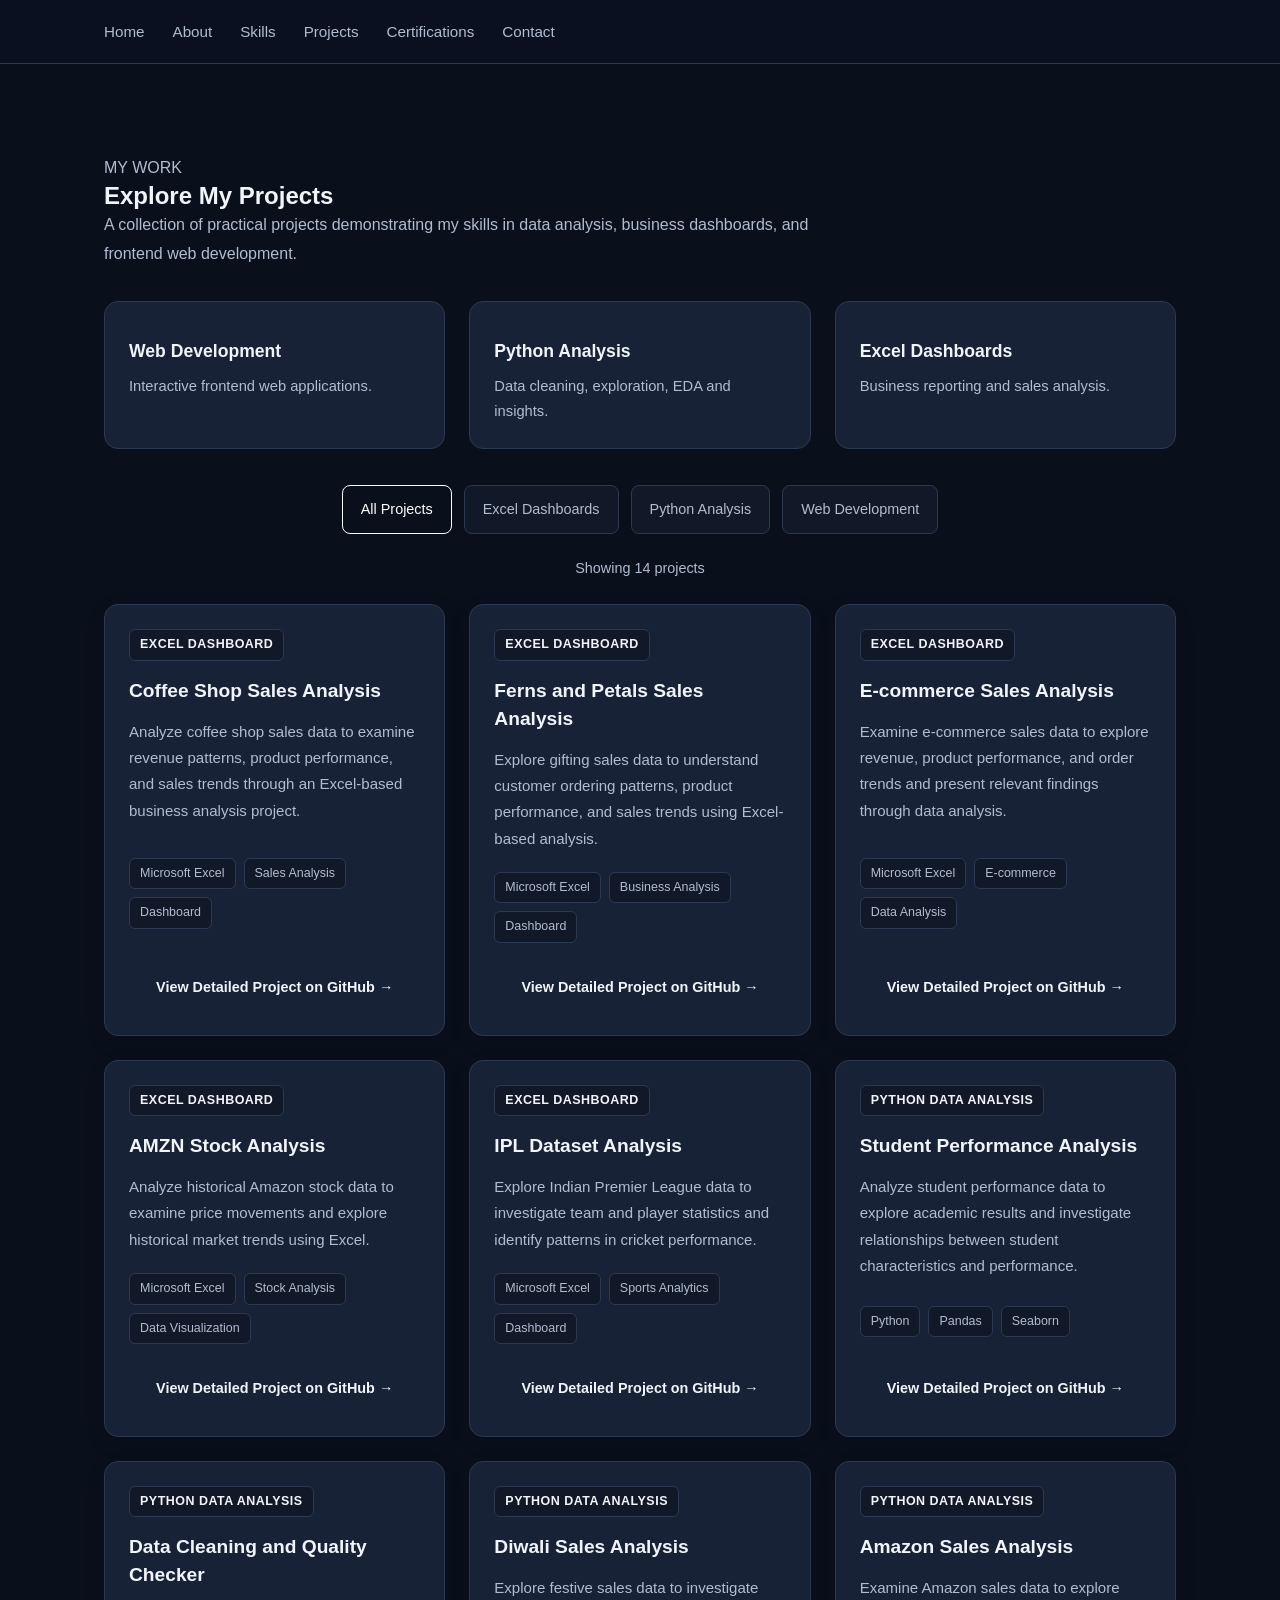
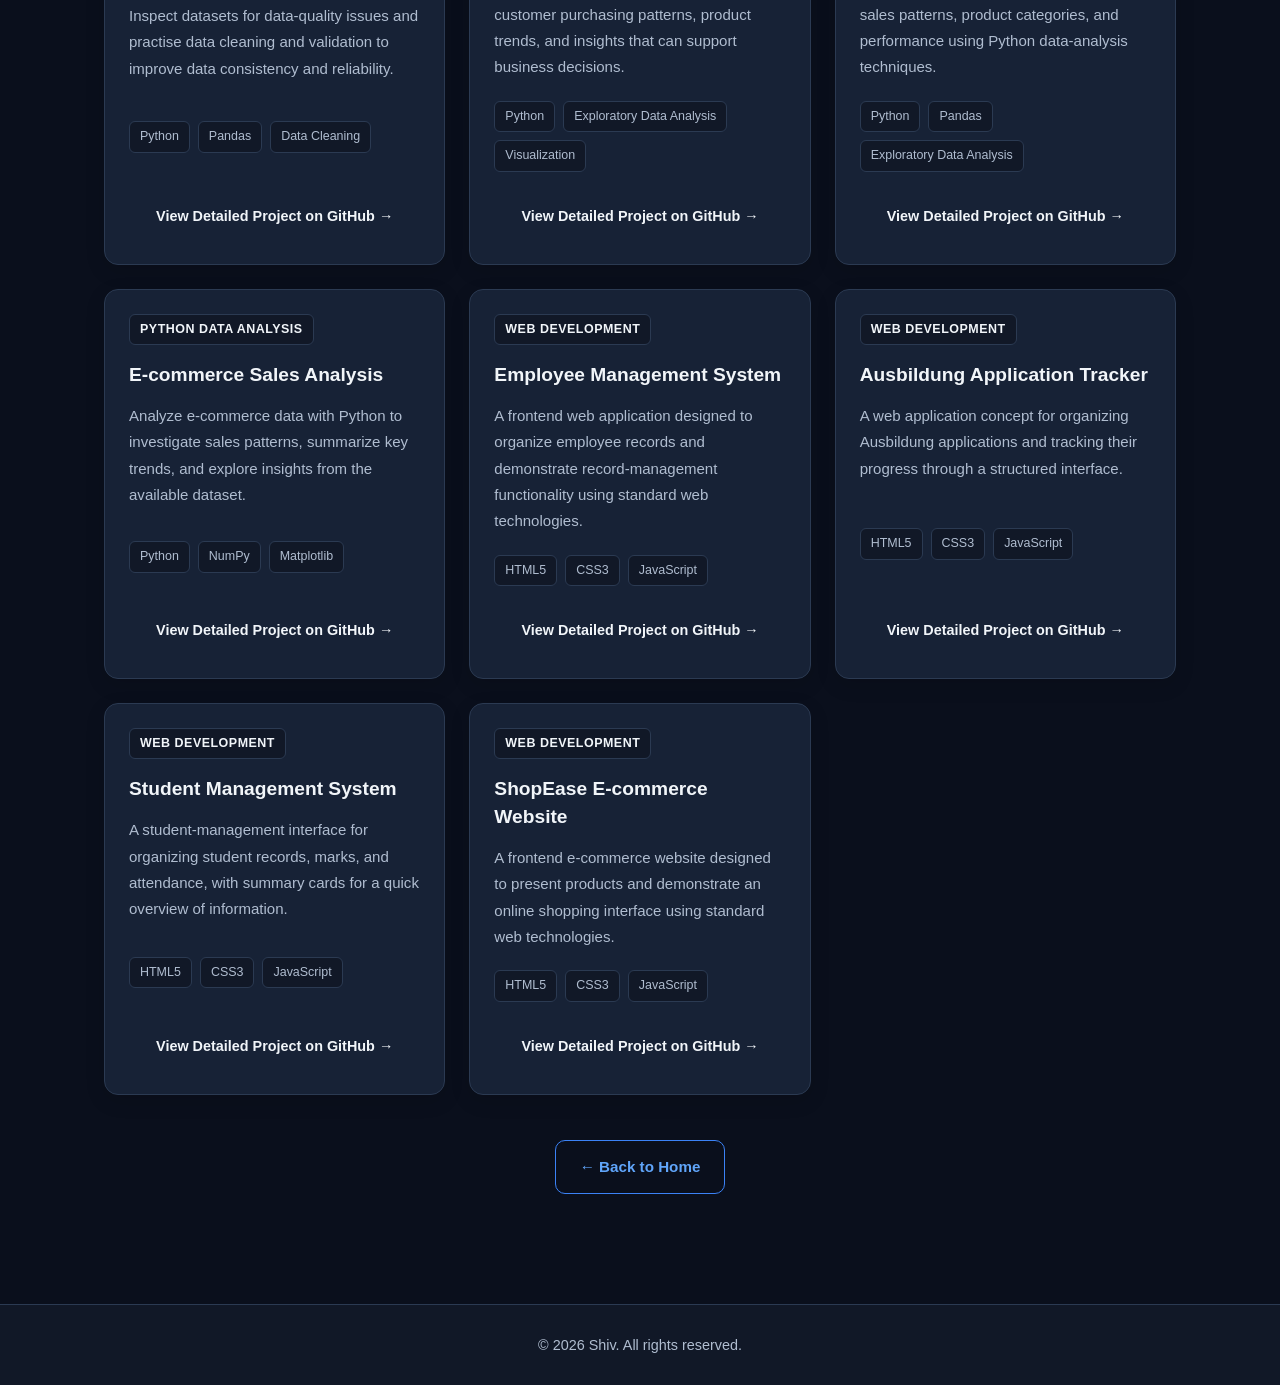
==== commit 05bf5aa9: "Swap project titles and descriptions in projects.html" ====
--- a/projects.html
+++ b/projects.html
@@ -61,23 +61,25 @@
 
                     <article class="project-summary-card">
                         <span class="summary-number"></span>
-                        <h2>Excel Dashboards</h2>
-                        <p>Business reporting and sales analysis.</p>
+                        <h2>Web Development</h2>
+                        <p>Interactive frontend web applications.</p>
                     </article>
 
+                    
                     <article class="project-summary-card">
                         <span class="summary-number"></span>
                         <h2>Python Analysis</h2>
                         <p>Data cleaning, exploration, EDA and insights.</p>
                     </article>
 
+
                     <article class="project-summary-card">
                         <span class="summary-number"></span>
-                        <h2>Web Development</h2>
-                        <p>Interactive frontend web applications.</p>
+                        <h2>Excel Dashboards</h2>
+                        <p>Business reporting and sales analysis.</p>
                     </article>
 
-                </div>
+                        </div>
 
                 <!-- Category filters used by projects.js -->
                 <div class="project-filters" aria-label="Filter projects">
@@ -483,4 +485,4 @@
     <script src="js/projects.js"></script>
 
 </body>
-</html>+</html>
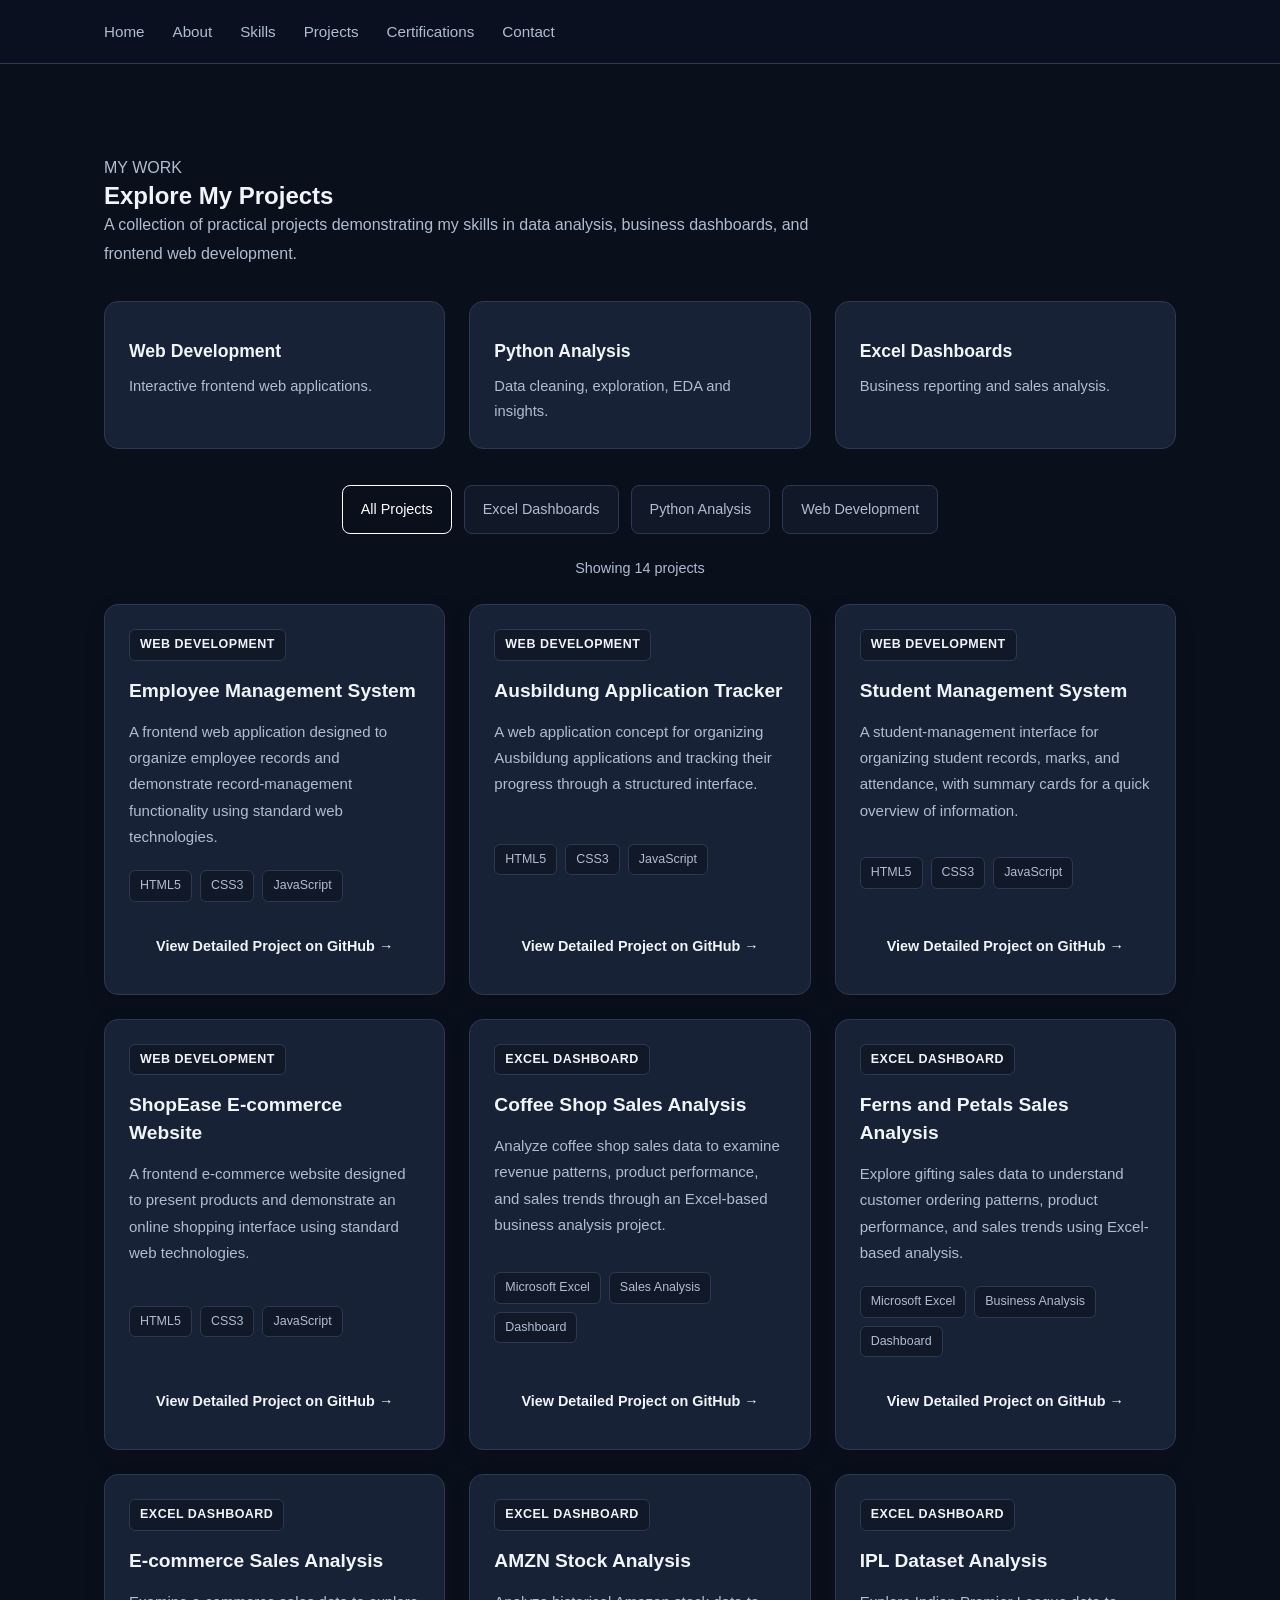
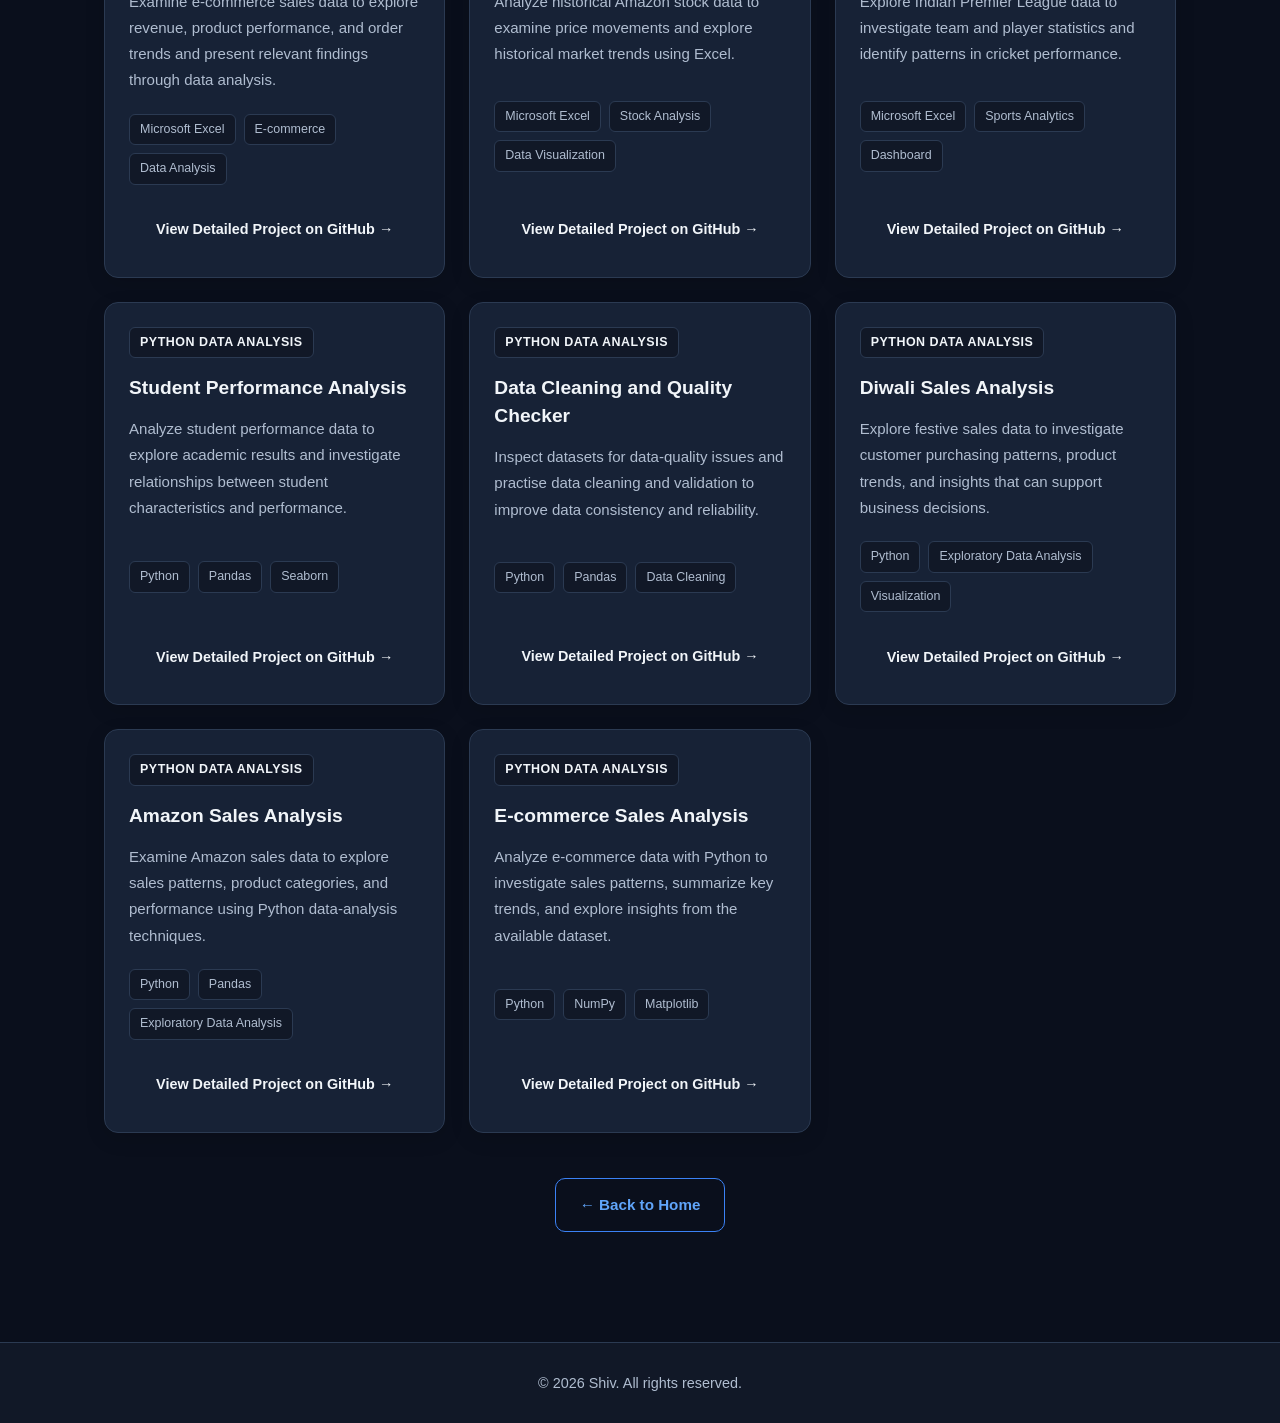
==== commit 096dbeb9: "Add web development projects to projects.html Added multiple web development project entries includi" ====
--- a/projects.html
+++ b/projects.html
@@ -137,6 +137,100 @@
 
 <div id="projects-grid" class="projects-grid">
 
+    
+    <!-- =====================================
+         WEB DEVELOPMENT PROJECTS
+         ====================================== -->
+
+    <!-- Project 11: Employee Management System -->
+    <article class="project-card" data-category="web">
+
+        <span class="project-category">Web Development</span>
+
+        <h2>Employee Management System</h2>
+
+        <p>
+            A frontend web application designed to organize
+            employee records and demonstrate record-management
+            functionality using standard web technologies.
+        </p>
+
+        <div class="project-tags">
+            <span>HTML5</span>
+            <span>CSS3</span>
+            <span>JavaScript</span>
+        </div>
+
+    </article>
+
+
+    <!-- Project 12: Ausbildung Application Tracker -->
+    <article class="project-card" data-category="web">
+
+        <span class="project-category">Web Development</span>
+
+        <h2>Ausbildung Application Tracker</h2>
+
+        <p>
+            A web application concept for organizing Ausbildung
+            applications and tracking their progress through
+            a structured interface.
+        </p>
+
+        <div class="project-tags">
+            <span>HTML5</span>
+            <span>CSS3</span>
+            <span>JavaScript</span>
+        </div>
+
+    </article>
+
+
+    <!-- Project 13: Student Management System -->
+    <article class="project-card" data-category="web">
+
+        <span class="project-category">Web Development</span>
+
+        <h2>Student Management System</h2>
+
+        <p>
+            A student-management interface for organizing
+            student records, marks, and attendance, with
+            summary cards for a quick overview of information.
+        </p>
+
+        <div class="project-tags">
+            <span>HTML5</span>
+            <span>CSS3</span>
+            <span>JavaScript</span>
+        </div>
+
+    </article>
+
+
+    <!-- Project 14: ShopEase E-commerce Website -->
+    <article class="project-card" data-category="web">
+
+        <span class="project-category">Web Development</span>
+
+        <h2>ShopEase E-commerce Website</h2>
+
+        <p>
+            A frontend e-commerce website designed to present
+            products and demonstrate an online shopping
+            interface using standard web technologies.
+        </p>
+
+        <div class="project-tags">
+            <span>HTML5</span>
+            <span>CSS3</span>
+            <span>JavaScript</span>
+        </div>
+
+    </article>
+
+    
+    
     <!-- =====================================
          EXCEL DASHBOARD PROJECTS
          ====================================== -->
@@ -365,97 +459,7 @@
     </article>
 
 
-    <!-- =====================================
-         WEB DEVELOPMENT PROJECTS
-         ====================================== -->
-
-    <!-- Project 11: Employee Management System -->
-    <article class="project-card" data-category="web">
-
-        <span class="project-category">Web Development</span>
-
-        <h2>Employee Management System</h2>
-
-        <p>
-            A frontend web application designed to organize
-            employee records and demonstrate record-management
-            functionality using standard web technologies.
-        </p>
-
-        <div class="project-tags">
-            <span>HTML5</span>
-            <span>CSS3</span>
-            <span>JavaScript</span>
-        </div>
-
-    </article>
-
-
-    <!-- Project 12: Ausbildung Application Tracker -->
-    <article class="project-card" data-category="web">
-
-        <span class="project-category">Web Development</span>
-
-        <h2>Ausbildung Application Tracker</h2>
-
-        <p>
-            A web application concept for organizing Ausbildung
-            applications and tracking their progress through
-            a structured interface.
-        </p>
-
-        <div class="project-tags">
-            <span>HTML5</span>
-            <span>CSS3</span>
-            <span>JavaScript</span>
-        </div>
-
-    </article>
-
-
-    <!-- Project 13: Student Management System -->
-    <article class="project-card" data-category="web">
-
-        <span class="project-category">Web Development</span>
-
-        <h2>Student Management System</h2>
-
-        <p>
-            A student-management interface for organizing
-            student records, marks, and attendance, with
-            summary cards for a quick overview of information.
-        </p>
-
-        <div class="project-tags">
-            <span>HTML5</span>
-            <span>CSS3</span>
-            <span>JavaScript</span>
-        </div>
-
-    </article>
-
-
-    <!-- Project 14: ShopEase E-commerce Website -->
-    <article class="project-card" data-category="web">
-
-        <span class="project-category">Web Development</span>
-
-        <h2>ShopEase E-commerce Website</h2>
-
-        <p>
-            A frontend e-commerce website designed to present
-            products and demonstrate an online shopping
-            interface using standard web technologies.
-        </p>
-
-        <div class="project-tags">
-            <span>HTML5</span>
-            <span>CSS3</span>
-            <span>JavaScript</span>
-        </div>
-
-    </article>
-
+    
 </div>
 
                 <!-- Message shown if no projects match a filter -->
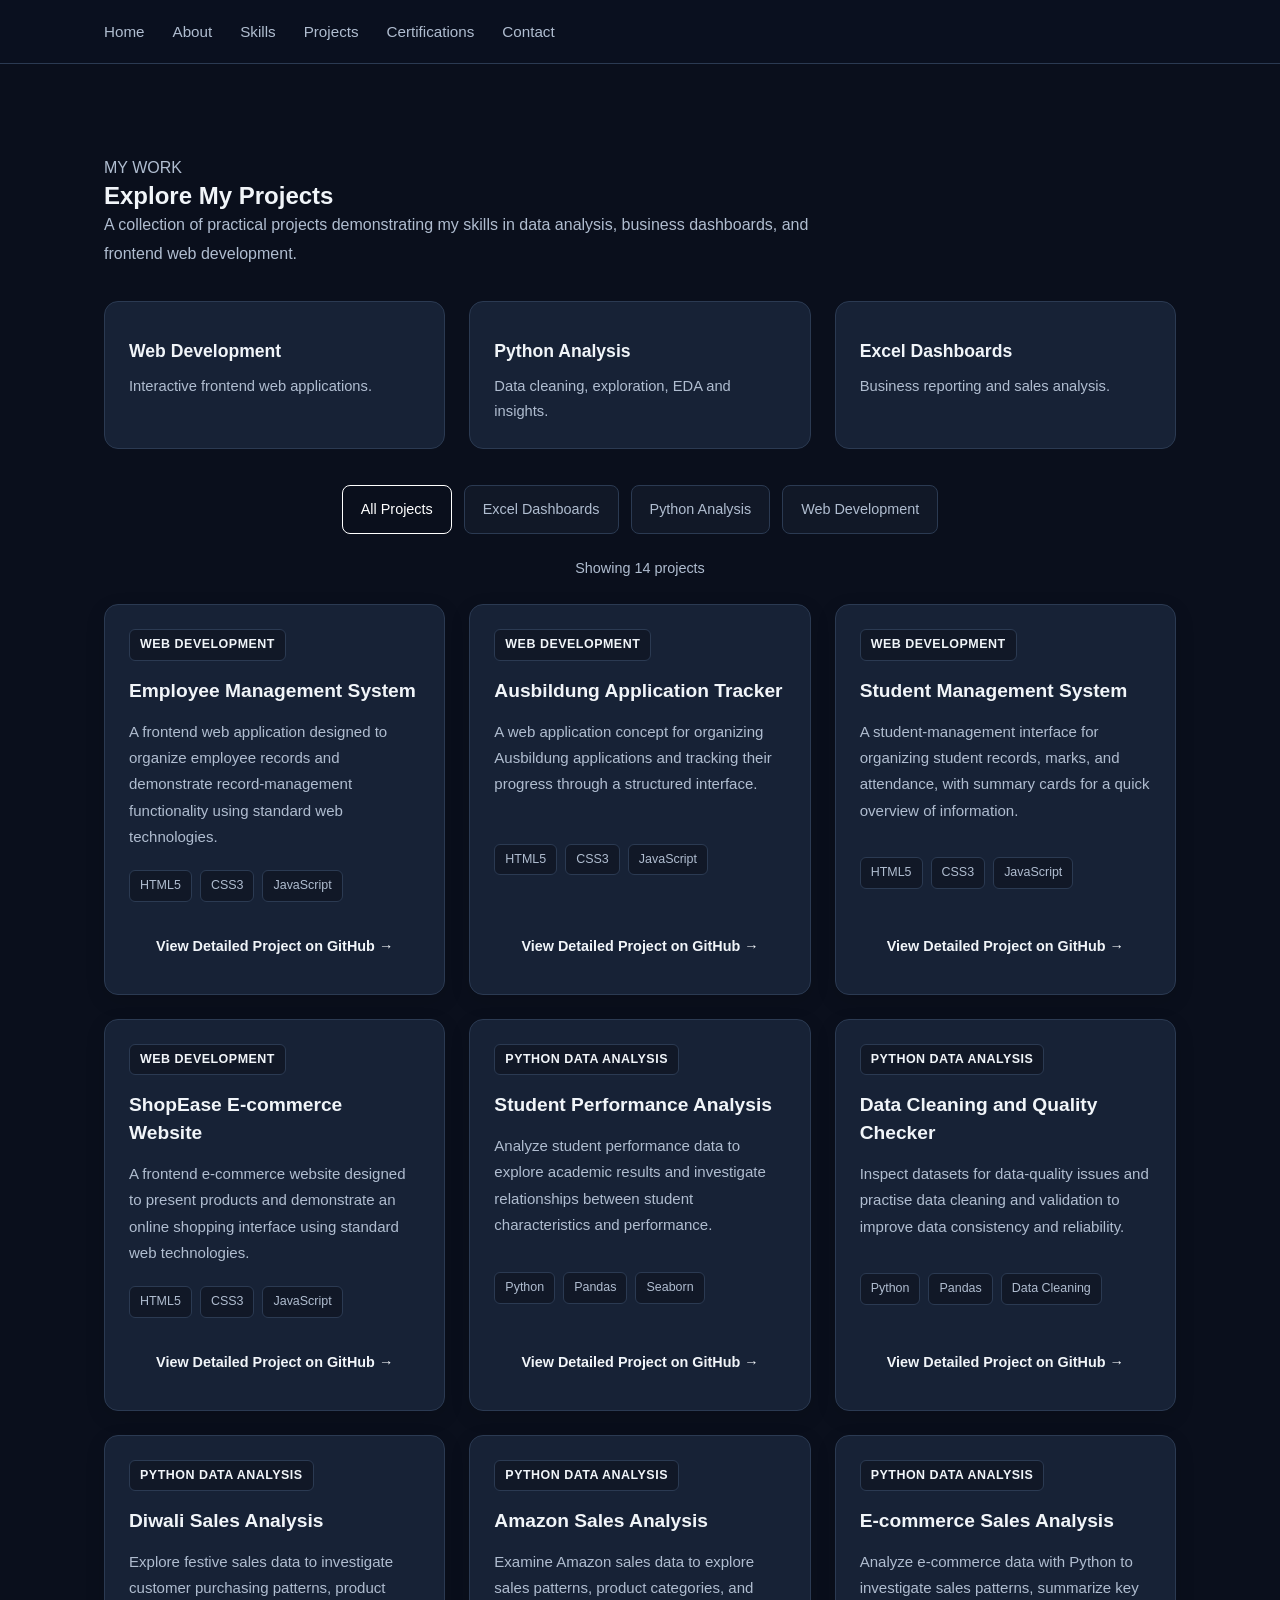
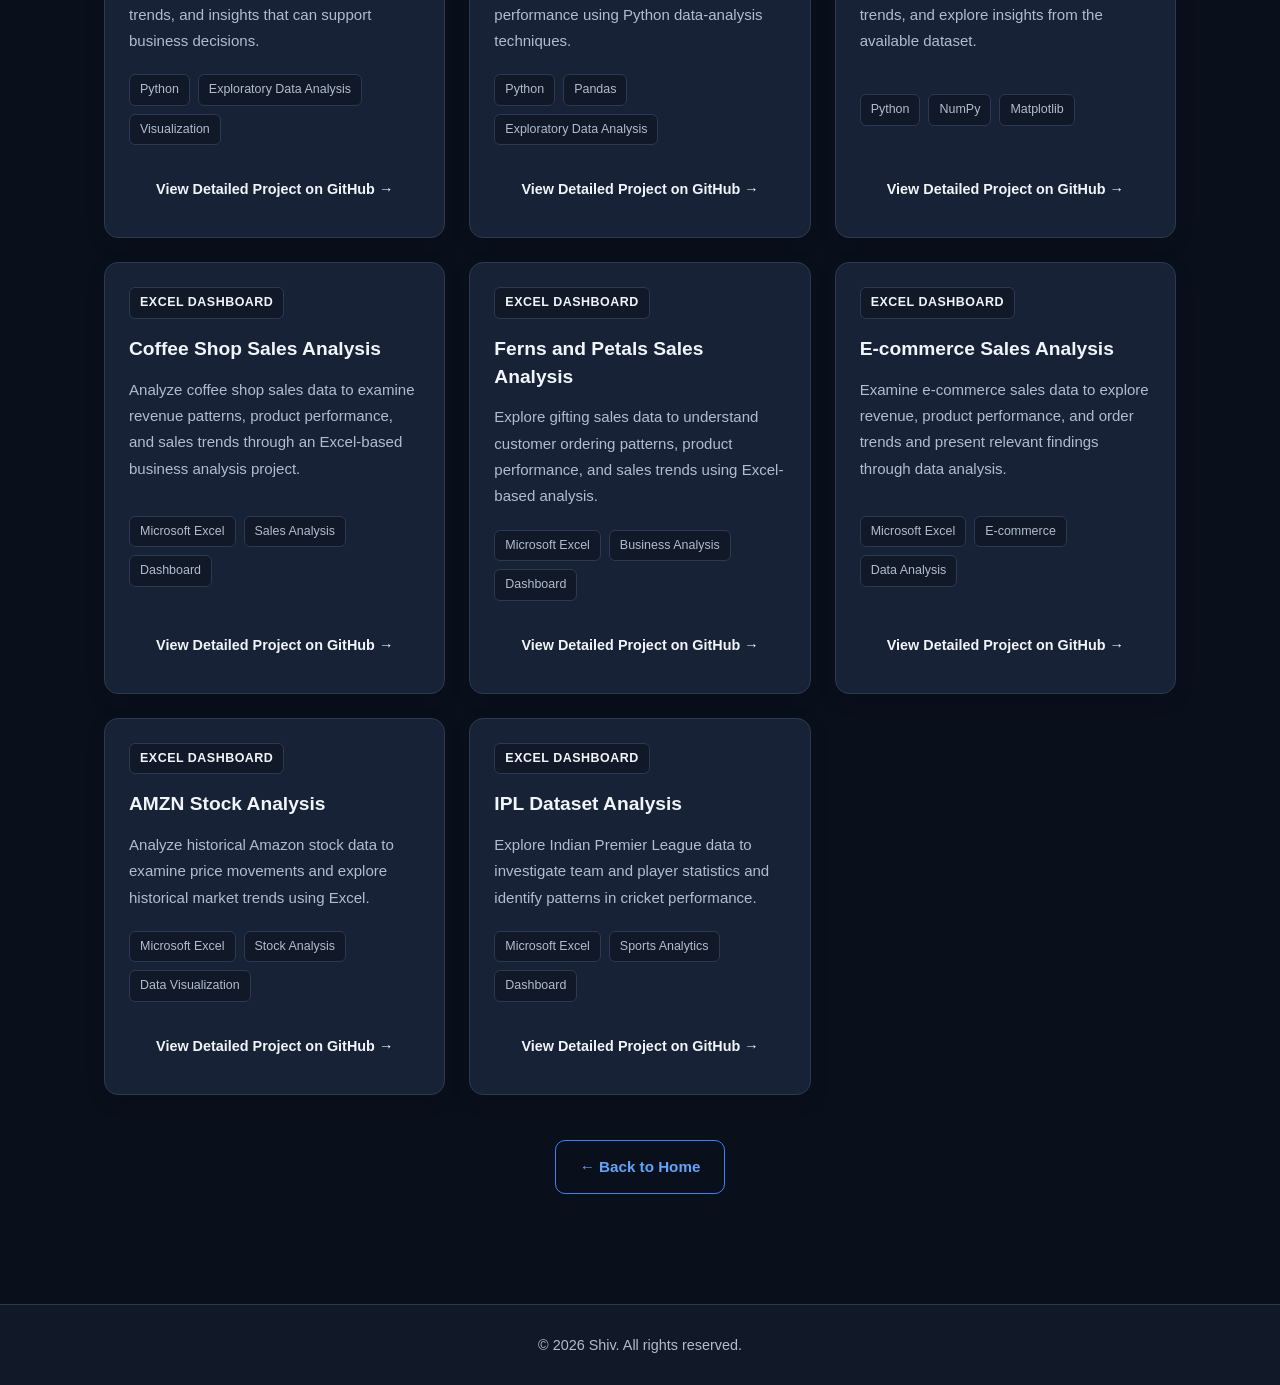
==== commit 36d50182: "Refactor projects from Excel to Python data analysis Updated project details in projects.html to ref" ====
--- a/projects.html
+++ b/projects.html
@@ -230,6 +230,122 @@
     </article>
 
     
+
+   <!-- =====================================
+         PYTHON DATA ANALYSIS PROJECTS
+         ====================================== -->
+
+    <!-- Project 6: Student Performance Analysis -->
+    <article class="project-card" data-category="python">
+
+        <span class="project-category">Python Data Analysis</span>
+
+        <h2>Student Performance Analysis</h2>
+
+        <p>
+            Analyze student performance data to explore
+            academic results and investigate relationships
+            between student characteristics and performance.
+        </p>
+
+        <div class="project-tags">
+            <span>Python</span>
+            <span>Pandas</span>
+            <span>Seaborn</span>
+        </div>
+
+    </article>
+
+
+    <!-- Project 7: Data Cleaning and Quality Checker -->
+    <article class="project-card" data-category="python">
+
+        <span class="project-category">Python Data Analysis</span>
+
+        <h2>Data Cleaning and Quality Checker</h2>
+
+        <p>
+            Inspect datasets for data-quality issues and
+            practise data cleaning and validation to improve
+            data consistency and reliability.
+        </p>
+
+        <div class="project-tags">
+            <span>Python</span>
+            <span>Pandas</span>
+            <span>Data Cleaning</span>
+        </div>
+
+    </article>
+
+
+    <!-- Project 8: Diwali Sales Analysis -->
+    <article class="project-card" data-category="python">
+
+        <span class="project-category">Python Data Analysis</span>
+
+        <h2>Diwali Sales Analysis</h2>
+
+        <p>
+            Explore festive sales data to investigate customer
+            purchasing patterns, product trends, and insights
+            that can support business decisions.
+        </p>
+
+        <div class="project-tags">
+            <span>Python</span>
+            <span>Exploratory Data Analysis</span>
+            <span>Visualization</span>
+        </div>
+
+    </article>
+
+
+    <!-- Project 9: Amazon Sales Analysis -->
+    <article class="project-card" data-category="python">
+
+        <span class="project-category">Python Data Analysis</span>
+
+        <h2>Amazon Sales Analysis</h2>
+
+        <p>
+            Examine Amazon sales data to explore sales patterns,
+            product categories, and performance using Python
+            data-analysis techniques.
+        </p>
+
+        <div class="project-tags">
+            <span>Python</span>
+            <span>Pandas</span>
+            <span>Exploratory Data Analysis</span>
+        </div>
+
+    </article>
+
+
+    <!-- Project 10: E-commerce Sales Analysis -->
+    <article class="project-card" data-category="python">
+
+        <span class="project-category">Python Data Analysis</span>
+
+        <h2>E-commerce Sales Analysis</h2>
+
+        <p>
+            Analyze e-commerce data with Python to investigate
+            sales patterns, summarize key trends, and explore
+            insights from the available dataset.
+        </p>
+
+        <div class="project-tags">
+            <span>Python</span>
+            <span>NumPy</span>
+            <span>Matplotlib</span>
+        </div>
+
+    </article>
+
+    
+
     
     <!-- =====================================
          EXCEL DASHBOARD PROJECTS
@@ -345,119 +461,7 @@
     </article>
 
 
-    <!-- =====================================
-         PYTHON DATA ANALYSIS PROJECTS
-         ====================================== -->
-
-    <!-- Project 6: Student Performance Analysis -->
-    <article class="project-card" data-category="python">
-
-        <span class="project-category">Python Data Analysis</span>
-
-        <h2>Student Performance Analysis</h2>
-
-        <p>
-            Analyze student performance data to explore
-            academic results and investigate relationships
-            between student characteristics and performance.
-        </p>
-
-        <div class="project-tags">
-            <span>Python</span>
-            <span>Pandas</span>
-            <span>Seaborn</span>
-        </div>
-
-    </article>
-
-
-    <!-- Project 7: Data Cleaning and Quality Checker -->
-    <article class="project-card" data-category="python">
-
-        <span class="project-category">Python Data Analysis</span>
-
-        <h2>Data Cleaning and Quality Checker</h2>
-
-        <p>
-            Inspect datasets for data-quality issues and
-            practise data cleaning and validation to improve
-            data consistency and reliability.
-        </p>
-
-        <div class="project-tags">
-            <span>Python</span>
-            <span>Pandas</span>
-            <span>Data Cleaning</span>
-        </div>
-
-    </article>
-
-
-    <!-- Project 8: Diwali Sales Analysis -->
-    <article class="project-card" data-category="python">
-
-        <span class="project-category">Python Data Analysis</span>
-
-        <h2>Diwali Sales Analysis</h2>
-
-        <p>
-            Explore festive sales data to investigate customer
-            purchasing patterns, product trends, and insights
-            that can support business decisions.
-        </p>
-
-        <div class="project-tags">
-            <span>Python</span>
-            <span>Exploratory Data Analysis</span>
-            <span>Visualization</span>
-        </div>
-
-    </article>
-
-
-    <!-- Project 9: Amazon Sales Analysis -->
-    <article class="project-card" data-category="python">
-
-        <span class="project-category">Python Data Analysis</span>
-
-        <h2>Amazon Sales Analysis</h2>
-
-        <p>
-            Examine Amazon sales data to explore sales patterns,
-            product categories, and performance using Python
-            data-analysis techniques.
-        </p>
-
-        <div class="project-tags">
-            <span>Python</span>
-            <span>Pandas</span>
-            <span>Exploratory Data Analysis</span>
-        </div>
-
-    </article>
-
-
-    <!-- Project 10: E-commerce Sales Analysis -->
-    <article class="project-card" data-category="python">
-
-        <span class="project-category">Python Data Analysis</span>
-
-        <h2>E-commerce Sales Analysis</h2>
-
-        <p>
-            Analyze e-commerce data with Python to investigate
-            sales patterns, summarize key trends, and explore
-            insights from the available dataset.
-        </p>
-
-        <div class="project-tags">
-            <span>Python</span>
-            <span>NumPy</span>
-            <span>Matplotlib</span>
-        </div>
-
-    </article>
-
+    
 
     
 </div>
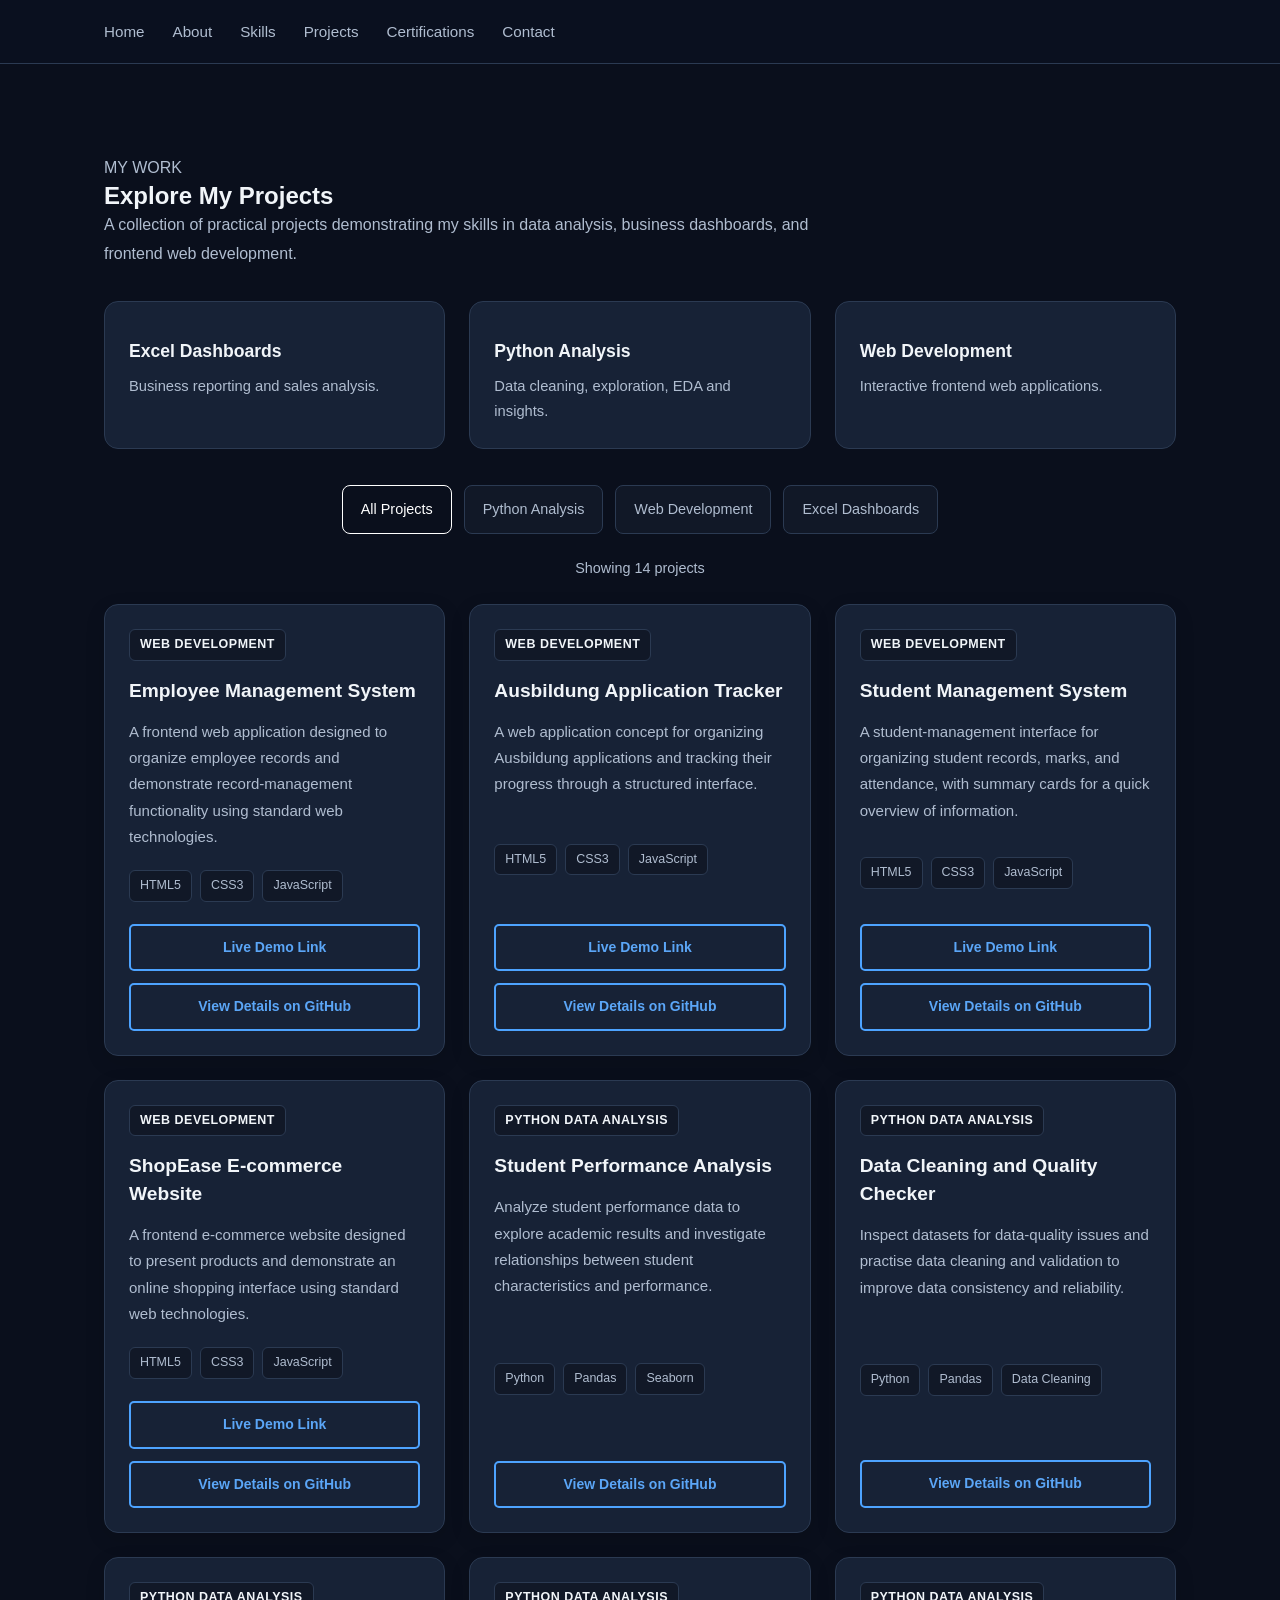
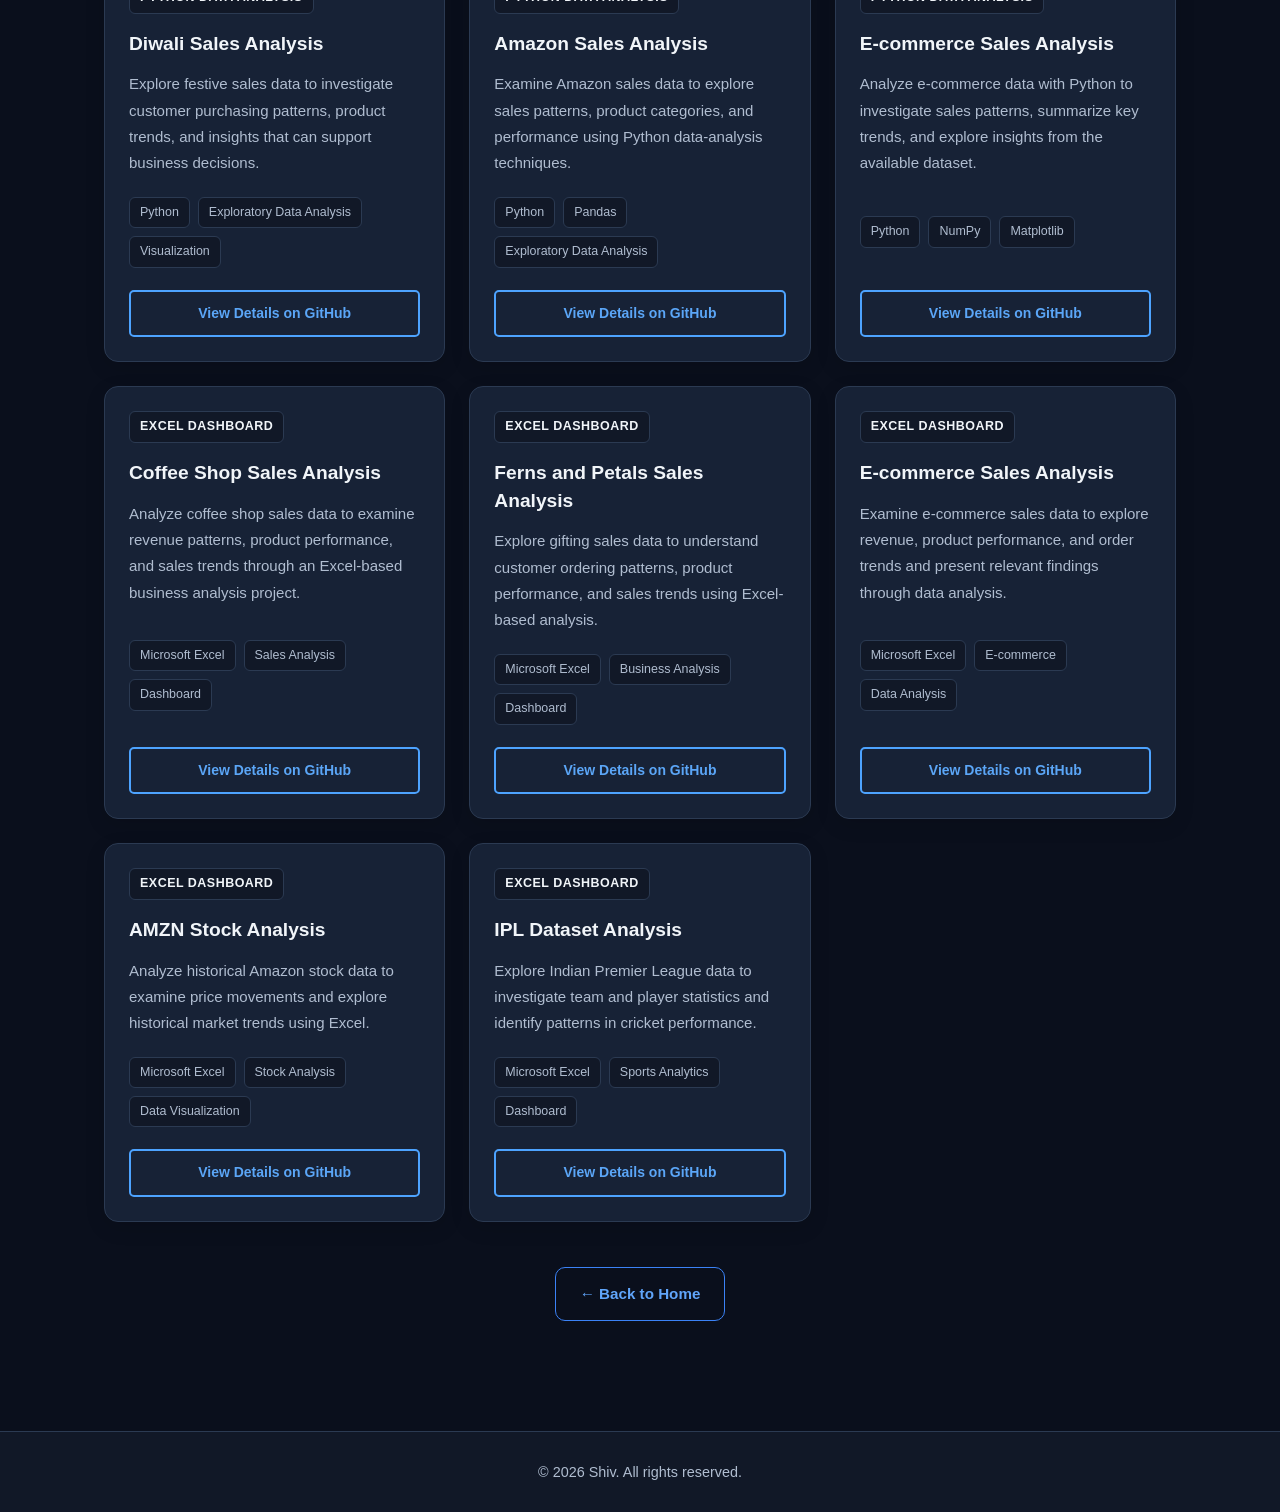
==== commit 289b078a: "Improve project buttons styling" ====
--- a/projects.html
+++ b/projects.html
@@ -61,25 +61,23 @@
 
                     <article class="project-summary-card">
                         <span class="summary-number"></span>
-                        <h2>Web Development</h2>
-                        <p>Interactive frontend web applications.</p>
+                        <h2>Excel Dashboards</h2>
+                        <p>Business reporting and sales analysis.</p>
                     </article>
 
-                    
                     <article class="project-summary-card">
                         <span class="summary-number"></span>
                         <h2>Python Analysis</h2>
                         <p>Data cleaning, exploration, EDA and insights.</p>
                     </article>
 
-
                     <article class="project-summary-card">
                         <span class="summary-number"></span>
-                        <h2>Excel Dashboards</h2>
-                        <p>Business reporting and sales analysis.</p>
+                        <h2>Web Development</h2>
+                        <p>Interactive frontend web applications.</p>
                     </article>
 
-                        </div>
+                </div>
 
                 <!-- Category filters used by projects.js -->
                 <div class="project-filters" aria-label="Filter projects">
@@ -93,6 +91,27 @@
                         All Projects
                     </button>
 
+                    
+
+                    <button
+                        type="button"
+                        class="filter-btn"
+                        data-filter="python"
+                        aria-pressed="false"
+                    >
+                        Python Analysis
+                    </button>
+
+                    <button
+                        type="button"
+                        class="filter-btn"
+                        data-filter="web"
+                        aria-pressed="false"
+                    >
+                        Web Development
+                    </button>
+
+
                     <button
                         type="button"
                         class="filter-btn"
@@ -102,24 +121,6 @@
                         Excel Dashboards
                     </button>
 
-                    <button
-                        type="button"
-                        class="filter-btn"
-                        data-filter="python"
-                        aria-pressed="false"
-                    >
-                        Python Analysis
-                    </button>
-
-                    <button
-                        type="button"
-                        class="filter-btn"
-                        data-filter="web"
-                        aria-pressed="false"
-                    >
-                        Web Development
-                    </button>
-
                 </div>
 
                 <!-- Number of projects currently displayed -->
@@ -128,7 +129,7 @@
                     class="project-count"
                     aria-live="polite"
                 >
-                    Showing 14 projects
+                    Showing all projects
                 </p>
 
                 <!-- =========================================
@@ -136,8 +137,8 @@
      ========================================== -->
 
 <div id="projects-grid" class="projects-grid">
-
     
+
     <!-- =====================================
          WEB DEVELOPMENT PROJECTS
          ====================================== -->
@@ -229,9 +230,11 @@
 
     </article>
 
+
     
 
-   <!-- =====================================
+
+    <!-- =====================================
          PYTHON DATA ANALYSIS PROJECTS
          ====================================== -->
 
@@ -344,9 +347,7 @@
 
     </article>
 
-    
-
-    
+
     <!-- =====================================
          EXCEL DASHBOARD PROJECTS
          ====================================== -->
@@ -463,7 +464,6 @@
 
     
 
-    
 </div>
 
                 <!-- Message shown if no projects match a filter -->
@@ -493,4 +493,4 @@
     <script src="js/projects.js"></script>
 
 </body>
-</html>
+</html>
--- a/css/projects.css
+++ b/css/projects.css
@@ -474,29 +474,40 @@
    GITHUB BUTTON - PROJECT CARDS
    ========================================= */
 
-/* Default button appearance */
+
+
+/* Arrange buttons vertically with consistent spacing. */
+.project-card-actions {
+    display: flex;
+    flex-direction: column;
+    gap: 12px;
+    width: 100%;
+    margin-top: auto;
+}
+
+/* Shared styling for both action buttons. */
 .project-card-actions .btn {
     display: inline-flex;
     align-items: center;
     justify-content: center;
+    gap: 8px;
+
     width: 100%;
     min-height: 46px;
     padding: 12px 16px;
 
-    /* Transparent background with a blue border */
-    background: transparent;
-    color: var(--accent-blue);
     border: 1px solid var(--accent-blue);
     border-radius: 8px;
 
-    /* Text styling */
     font-size: 0.9rem;
     font-weight: 600;
+    line-height: 1.5;
     text-align: center;
     text-decoration: none;
-    line-height: 1.5;
-
-    /* Smooth hover animation */
+    overflow-wrap: anywhere;
+
+    cursor: pointer;
+
     transition:
         background 0.25s ease,
         color 0.25s ease,
@@ -505,27 +516,49 @@
         box-shadow 0.25s ease;
 }
 
-/* Hover effect */
-.project-card-actions .btn:hover {
+/* Live Demo: solid blue button to highlight the working website. */
+.project-card-actions .live-demo-btn {
+    color: #ffffff;
     background: var(--accent-blue);
-    color: #3096f4;
+    border-color: var(--accent-blue);
+}
+
+/* Give the Live Demo button a subtle glow on hover. */
+.project-card-actions .live-demo-btn:hover {
+    color: #ffffff;
+    background: #2563eb;
+    border-color: #2563eb;
+    transform: translateY(-2px);
+    box-shadow: 0 5px 15px rgb(59 130 246 / 25%);
+}
+
+/* GitHub: transparent button with a blue outline. */
+.project-card-actions .btn:not(.live-demo-btn) {
+    color: var(--accent-blue);
+    background: transparent;
+}
+
+/* Highlight the GitHub button on hover. */
+.project-card-actions .btn:not(.live-demo-btn):hover {
+    color: #3b42d1;
+    background: var(--accent-blue);
     border-color: var(--accent-blue);
     transform: translateY(-2px);
     box-shadow: 0 5px 15px rgb(59 130 246 / 20%);
 }
 
-/* Keyboard accessibility */
+/* Keep keyboard navigation accessible. */
 .project-card-actions .btn:focus-visible {
     outline: 2px solid var(--accent-blue);
     outline-offset: 4px;
 }
 
-/* Button click effect */
+/* Give the buttons a subtle click response. */
 .project-card-actions .btn:active {
     transform: translateY(0);
 }
 
-/* Respect reduced-motion preferences */
+/* Respect reduced-motion preferences. */
 @media (prefers-reduced-motion: reduce) {
     .project-card-actions .btn {
         transition: none;
@@ -534,4 +567,143 @@
     .project-card-actions .btn:hover {
         transform: none;
     }
+}
+
+
+
+
+
+/* =========================================
+   PROJECT ACTION BUTTONS
+   ========================================= */
+
+.project-card-actions {
+    display: flex;
+    flex-direction: column;
+    align-items: stretch;
+    gap: 12px;
+    width: 100%;
+    margin-top: auto;
+}
+
+/* Complete rectangular outline */
+.project-card-actions .btn {
+    display: flex;
+    align-items: center;
+    justify-content: center;
+
+    width: 100%;
+    min-height: 46px;
+    padding: 12px 18px;
+    box-sizing: border-box;
+
+    background-color: transparent !important;
+    color: var(--accent-blue) !important;
+
+    border: 3px solid var(--accent-blue) !important;
+    border-radius: 5px !important;
+
+    font-size: 14px;
+    font-weight: 600;
+    line-height: 1.4;
+    text-align: center;
+    text-decoration: none;
+    white-space: nowrap;
+
+    box-shadow: none;
+    cursor: pointer;
+
+    transition:
+        background-color 0.25s ease,
+        color 0.25s ease,
+        border-color 0.25s ease,
+        transform 0.25s ease;
+}
+
+/* Blue fill on hover */
+.project-card-actions .btn:hover {
+    background-color: var(--accent-blue) !important;
+    color: #3773eb !important;
+    border-color: var(--accent-blue) !important;
+
+    transform: translateY(-2px);
+}
+
+/* Keyboard focus */
+.project-card-actions .btn:focus-visible {
+    outline: 2px solid var(--accent-blue);
+    outline-offset: 3px;
+}
+
+/* Click feedback */
+.project-card-actions .btn:active {
+    transform: translateY(0);
+}
+
+/* Mobile-friendly buttons */
+@media (max-width: 480px) {
+    .project-card-actions .btn {
+        min-height: 44px;
+        padding: 10px 14px;
+        font-size: 13px;
+    }
+}
+
+/* Accessibility: reduce animation */
+@media (prefers-reduced-motion: reduce) {
+    .project-card-actions .btn {
+        transition: none;
+    }
+
+    .project-card-actions .btn:hover {
+        transform: none;
+    }
+}
+
+
+
+
+/* Clearly visible rectangular button boxes */
+.project-card-actions {
+    display: flex;
+    flex-direction: column;
+    gap: 12px;
+    width: 100%;
+    margin-top: auto;
+}
+
+.project-card-actions a.btn,
+.project-card-actions button.btn {
+    display: block !important;
+    width: 100% !important;
+    min-height: 46px;
+    padding: 12px 16px !important;
+    box-sizing: border-box;
+
+    background: transparent !important;
+    color: #5ba6f7 !important;
+
+    border: 2px solid #4da3ff !important;
+    border-radius: 5px !important;
+
+    text-align: center;
+    text-decoration: none;
+    font-size: 14px;
+    font-weight: 600;
+    line-height: 1.4;
+
+    opacity: 1 !important;
+    visibility: visible !important;
+    box-shadow: none !important;
+    cursor: pointer;
+
+    transition: all 0.25s ease;
+}
+
+/* Hover: filled blue rectangle */
+.project-card-actions a.btn:hover,
+.project-card-actions button.btn:hover {
+    background: #288bf5 !important;
+    color: #ede8e8 !important;
+    border-color: #eff1f3 !important;
 }
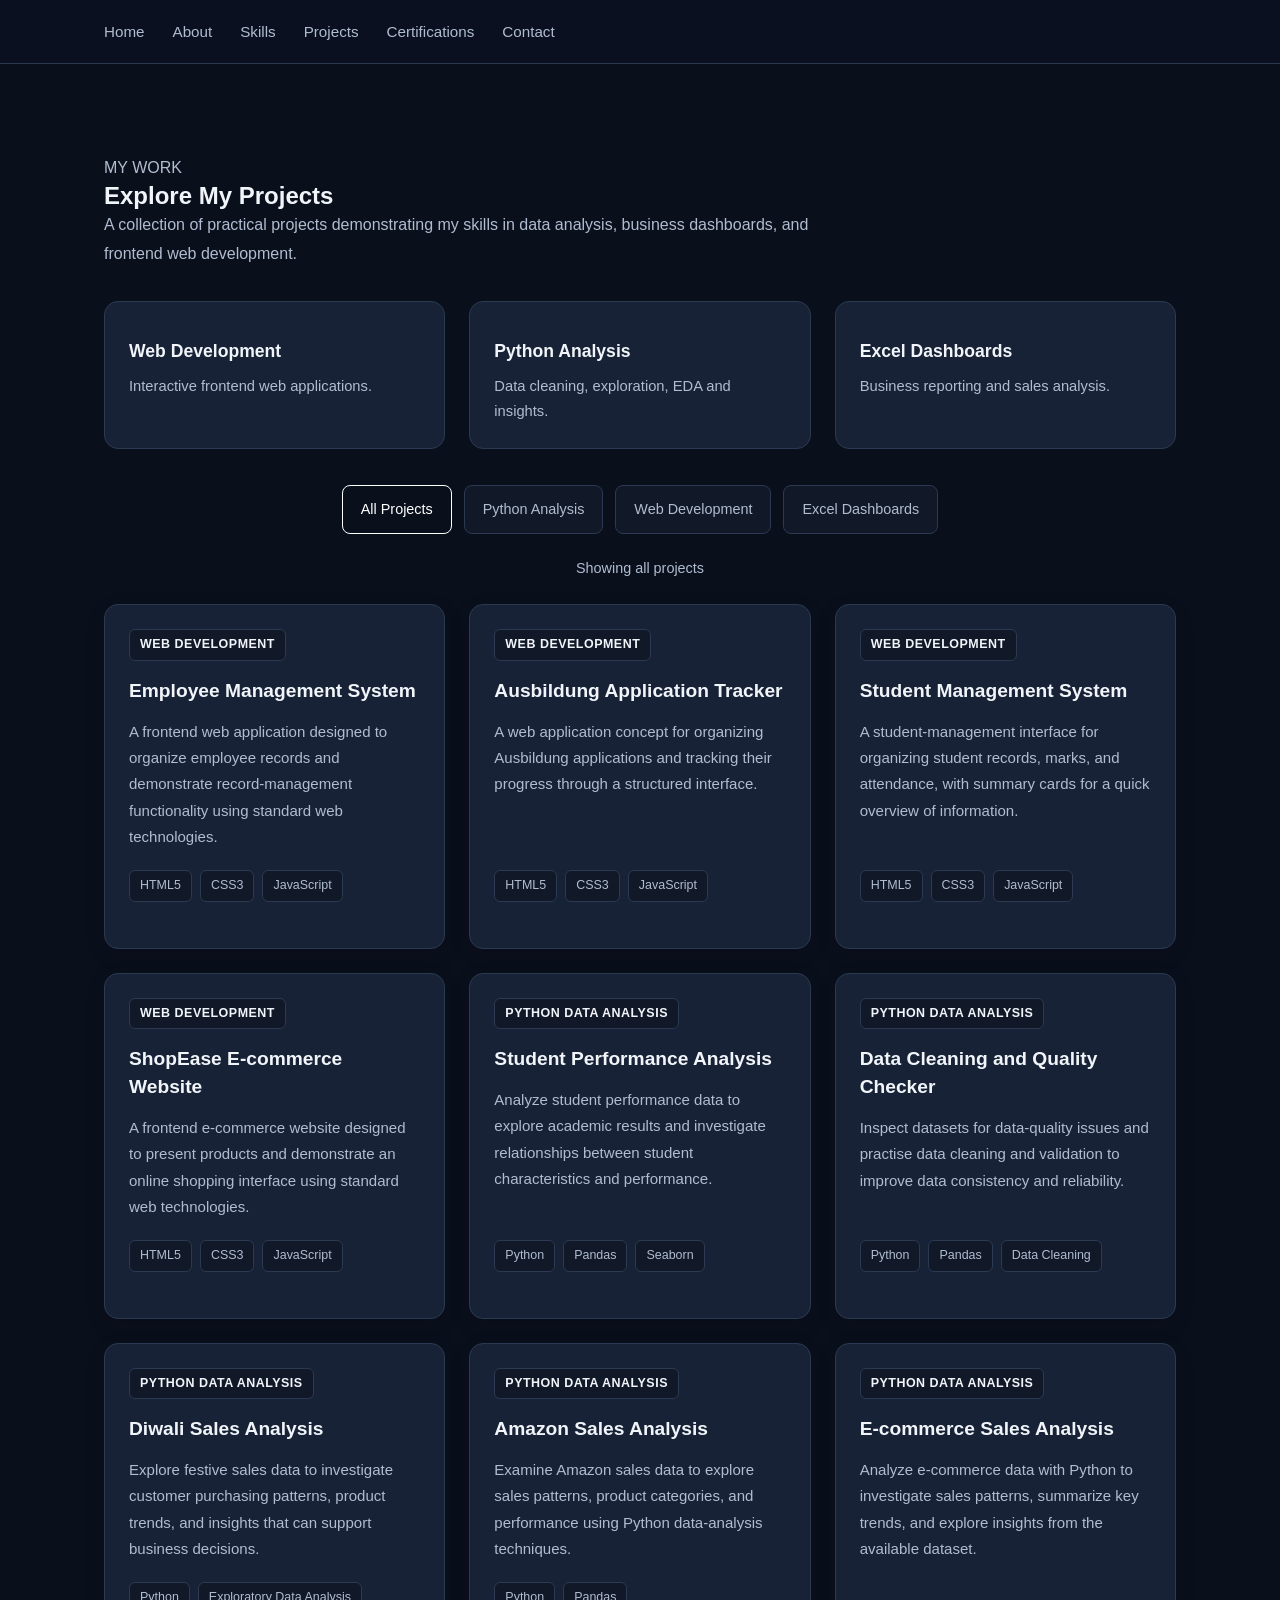
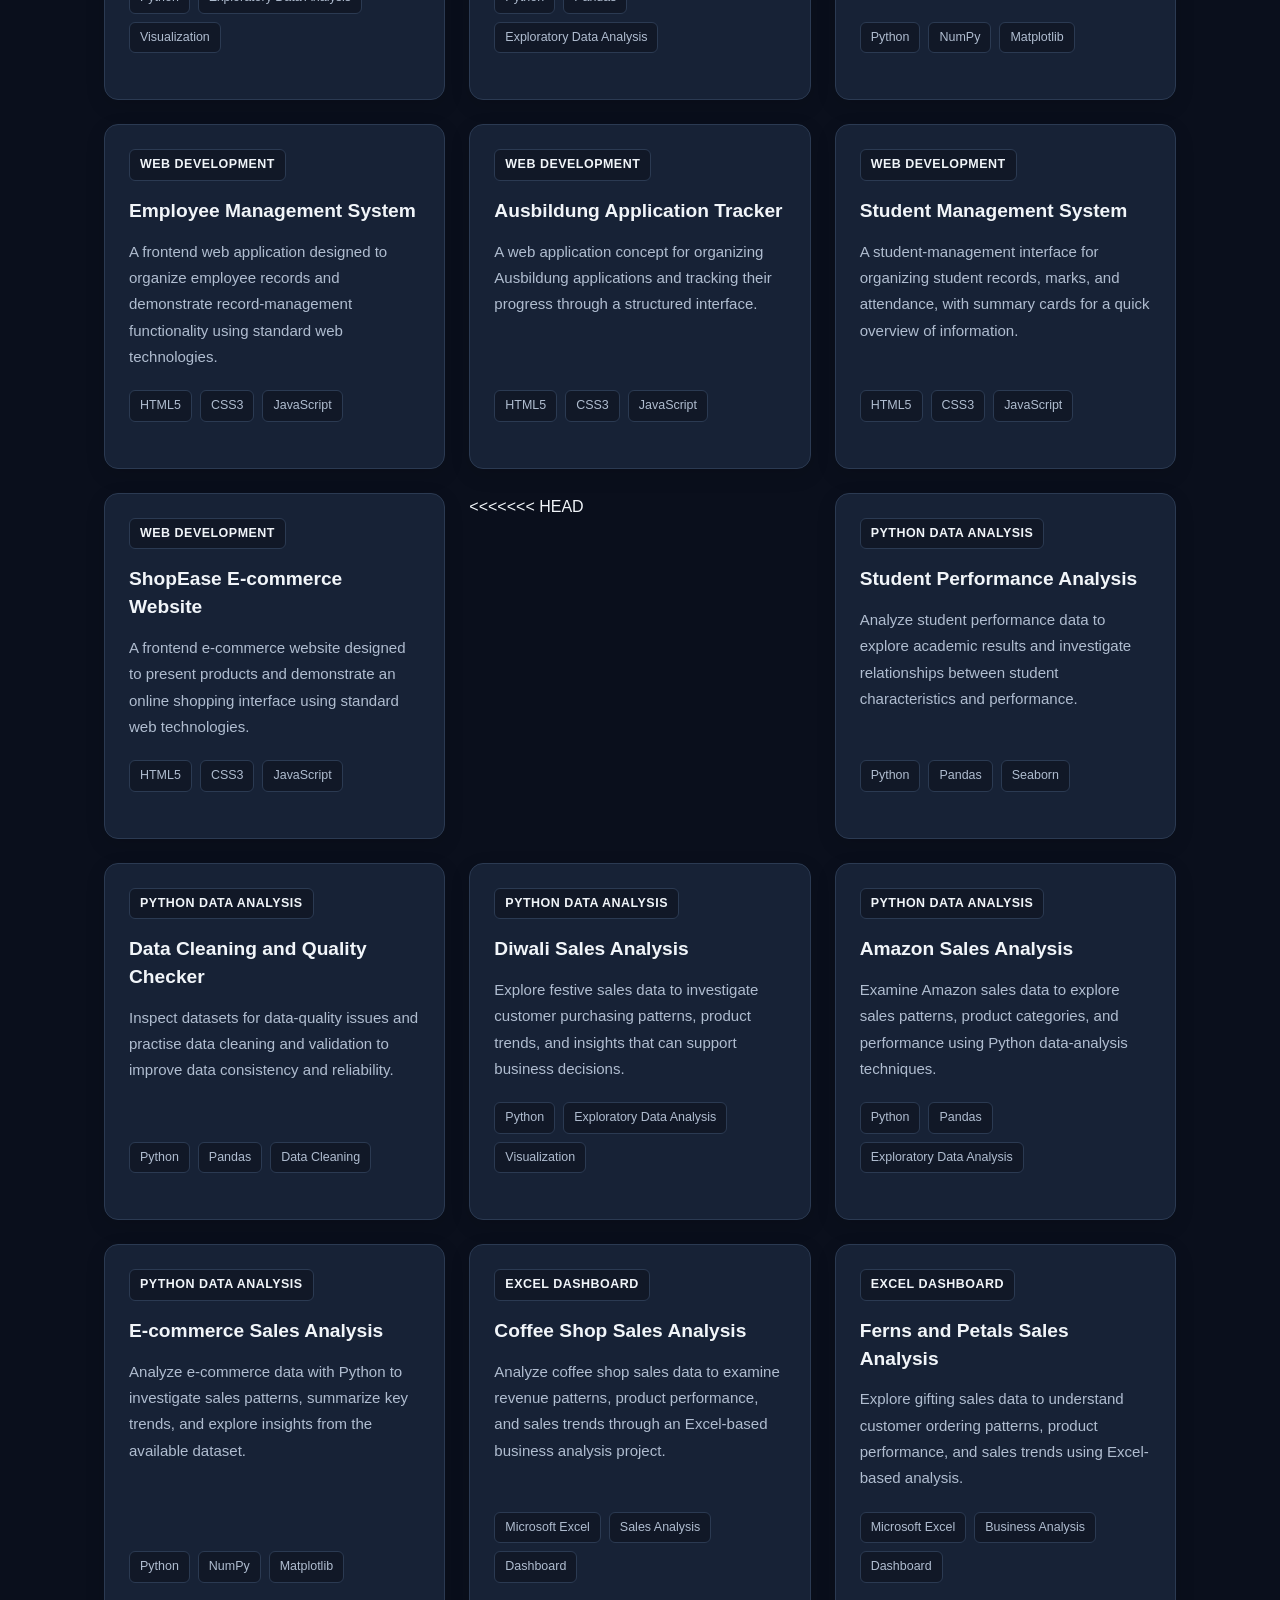
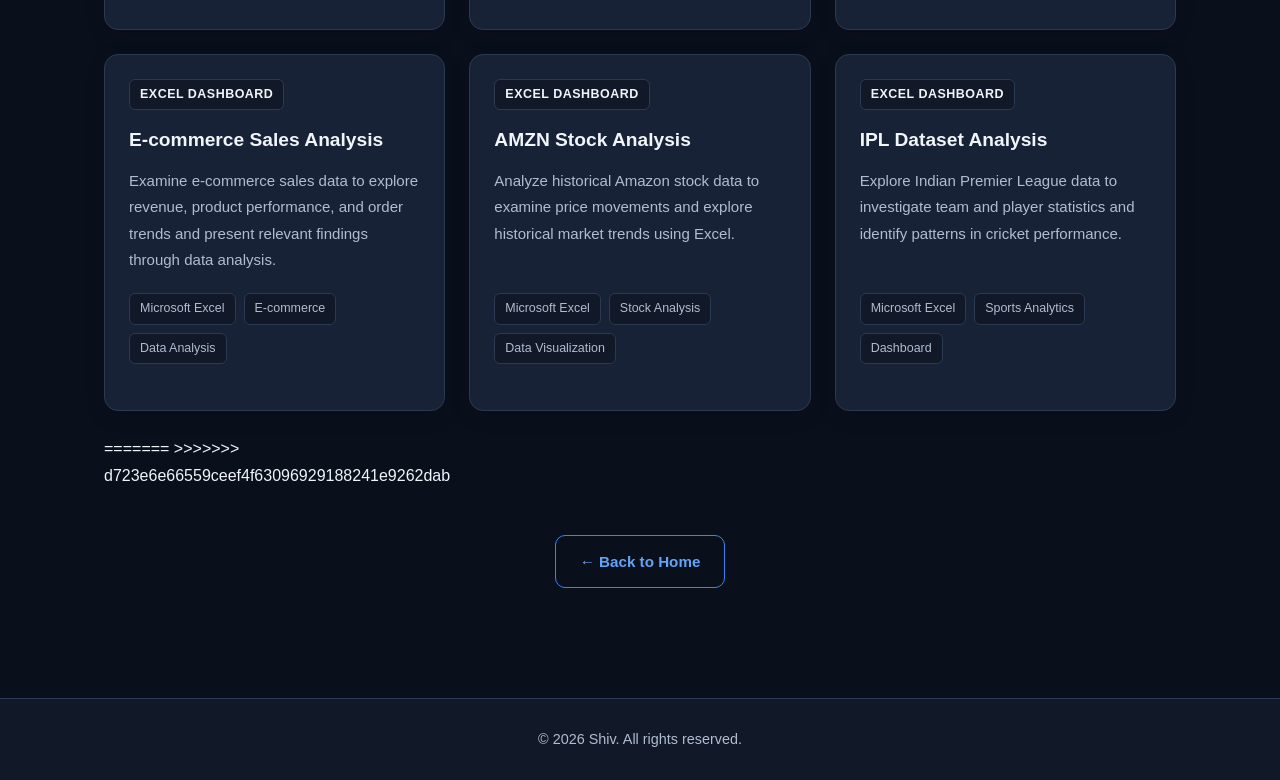
==== commit 590eadb2: "Resolve merge conflict and update project buttons" ====
--- a/projects.html
+++ b/projects.html
@@ -61,23 +61,25 @@
 
                     <article class="project-summary-card">
                         <span class="summary-number"></span>
-                        <h2>Excel Dashboards</h2>
-                        <p>Business reporting and sales analysis.</p>
+                        <h2>Web Development</h2>
+                        <p>Interactive frontend web applications.</p>
                     </article>
 
+                    
                     <article class="project-summary-card">
                         <span class="summary-number"></span>
                         <h2>Python Analysis</h2>
                         <p>Data cleaning, exploration, EDA and insights.</p>
                     </article>
 
+
                     <article class="project-summary-card">
                         <span class="summary-number"></span>
-                        <h2>Web Development</h2>
-                        <p>Interactive frontend web applications.</p>
+                        <h2>Excel Dashboards</h2>
+                        <p>Business reporting and sales analysis.</p>
                     </article>
 
-                </div>
+                        </div>
 
                 <!-- Category filters used by projects.js -->
                 <div class="project-filters" aria-label="Filter projects">
@@ -139,6 +141,7 @@
 <div id="projects-grid" class="projects-grid">
     
 
+    
     <!-- =====================================
          WEB DEVELOPMENT PROJECTS
          ====================================== -->
@@ -230,10 +233,220 @@
 
     </article>
 
-
-    
-
-
+    
+
+   <!-- =====================================
+         PYTHON DATA ANALYSIS PROJECTS
+         ====================================== -->
+
+    <!-- Project 6: Student Performance Analysis -->
+    <article class="project-card" data-category="python">
+
+        <span class="project-category">Python Data Analysis</span>
+
+        <h2>Student Performance Analysis</h2>
+
+        <p>
+            Analyze student performance data to explore
+            academic results and investigate relationships
+            between student characteristics and performance.
+        </p>
+
+        <div class="project-tags">
+            <span>Python</span>
+            <span>Pandas</span>
+            <span>Seaborn</span>
+        </div>
+
+    </article>
+
+
+    <!-- Project 7: Data Cleaning and Quality Checker -->
+    <article class="project-card" data-category="python">
+
+        <span class="project-category">Python Data Analysis</span>
+
+        <h2>Data Cleaning and Quality Checker</h2>
+
+        <p>
+            Inspect datasets for data-quality issues and
+            practise data cleaning and validation to improve
+            data consistency and reliability.
+        </p>
+
+        <div class="project-tags">
+            <span>Python</span>
+            <span>Pandas</span>
+            <span>Data Cleaning</span>
+        </div>
+
+    </article>
+
+
+    <!-- Project 8: Diwali Sales Analysis -->
+    <article class="project-card" data-category="python">
+
+        <span class="project-category">Python Data Analysis</span>
+
+        <h2>Diwali Sales Analysis</h2>
+
+        <p>
+            Explore festive sales data to investigate customer
+            purchasing patterns, product trends, and insights
+            that can support business decisions.
+        </p>
+
+        <div class="project-tags">
+            <span>Python</span>
+            <span>Exploratory Data Analysis</span>
+            <span>Visualization</span>
+        </div>
+
+    </article>
+
+
+    <!-- Project 9: Amazon Sales Analysis -->
+    <article class="project-card" data-category="python">
+
+        <span class="project-category">Python Data Analysis</span>
+
+        <h2>Amazon Sales Analysis</h2>
+
+        <p>
+            Examine Amazon sales data to explore sales patterns,
+            product categories, and performance using Python
+            data-analysis techniques.
+        </p>
+
+        <div class="project-tags">
+            <span>Python</span>
+            <span>Pandas</span>
+            <span>Exploratory Data Analysis</span>
+        </div>
+
+    </article>
+
+
+    <!-- Project 10: E-commerce Sales Analysis -->
+    <article class="project-card" data-category="python">
+
+        <span class="project-category">Python Data Analysis</span>
+
+        <h2>E-commerce Sales Analysis</h2>
+
+        <p>
+            Analyze e-commerce data with Python to investigate
+            sales patterns, summarize key trends, and explore
+            insights from the available dataset.
+        </p>
+
+        <div class="project-tags">
+            <span>Python</span>
+            <span>NumPy</span>
+            <span>Matplotlib</span>
+        </div>
+
+    </article>
+
+    
+
+    
+    <!-- =====================================
+         WEB DEVELOPMENT PROJECTS
+         ====================================== -->
+
+    <!-- Project 11: Employee Management System -->
+    <article class="project-card" data-category="web">
+
+        <span class="project-category">Web Development</span>
+
+        <h2>Employee Management System</h2>
+
+        <p>
+            A frontend web application designed to organize
+            employee records and demonstrate record-management
+            functionality using standard web technologies.
+        </p>
+
+        <div class="project-tags">
+            <span>HTML5</span>
+            <span>CSS3</span>
+            <span>JavaScript</span>
+        </div>
+
+    </article>
+
+
+    <!-- Project 12: Ausbildung Application Tracker -->
+    <article class="project-card" data-category="web">
+
+        <span class="project-category">Web Development</span>
+
+        <h2>Ausbildung Application Tracker</h2>
+
+        <p>
+            A web application concept for organizing Ausbildung
+            applications and tracking their progress through
+            a structured interface.
+        </p>
+
+        <div class="project-tags">
+            <span>HTML5</span>
+            <span>CSS3</span>
+            <span>JavaScript</span>
+        </div>
+
+    </article>
+
+
+    <!-- Project 13: Student Management System -->
+    <article class="project-card" data-category="web">
+
+        <span class="project-category">Web Development</span>
+
+        <h2>Student Management System</h2>
+
+        <p>
+            A student-management interface for organizing
+            student records, marks, and attendance, with
+            summary cards for a quick overview of information.
+        </p>
+
+        <div class="project-tags">
+            <span>HTML5</span>
+            <span>CSS3</span>
+            <span>JavaScript</span>
+        </div>
+
+    </article>
+
+
+    <!-- Project 14: ShopEase E-commerce Website -->
+    <article class="project-card" data-category="web">
+
+        <span class="project-category">Web Development</span>
+
+        <h2>ShopEase E-commerce Website</h2>
+
+        <p>
+            A frontend e-commerce website designed to present
+            products and demonstrate an online shopping
+            interface using standard web technologies.
+        </p>
+
+        <div class="project-tags">
+            <span>HTML5</span>
+            <span>CSS3</span>
+            <span>JavaScript</span>
+        </div>
+
+    </article>
+
+
+    
+
+
+<<<<<<< HEAD
     <!-- =====================================
          PYTHON DATA ANALYSIS PROJECTS
          ====================================== -->
@@ -464,6 +677,11 @@
 
     
 
+=======
+    
+
+    
+>>>>>>> d723e6e66559ceef4f63096929188241e9262dab
 </div>
 
                 <!-- Message shown if no projects match a filter -->
@@ -493,4 +711,4 @@
     <script src="js/projects.js"></script>
 
 </body>
-</html>+</html>
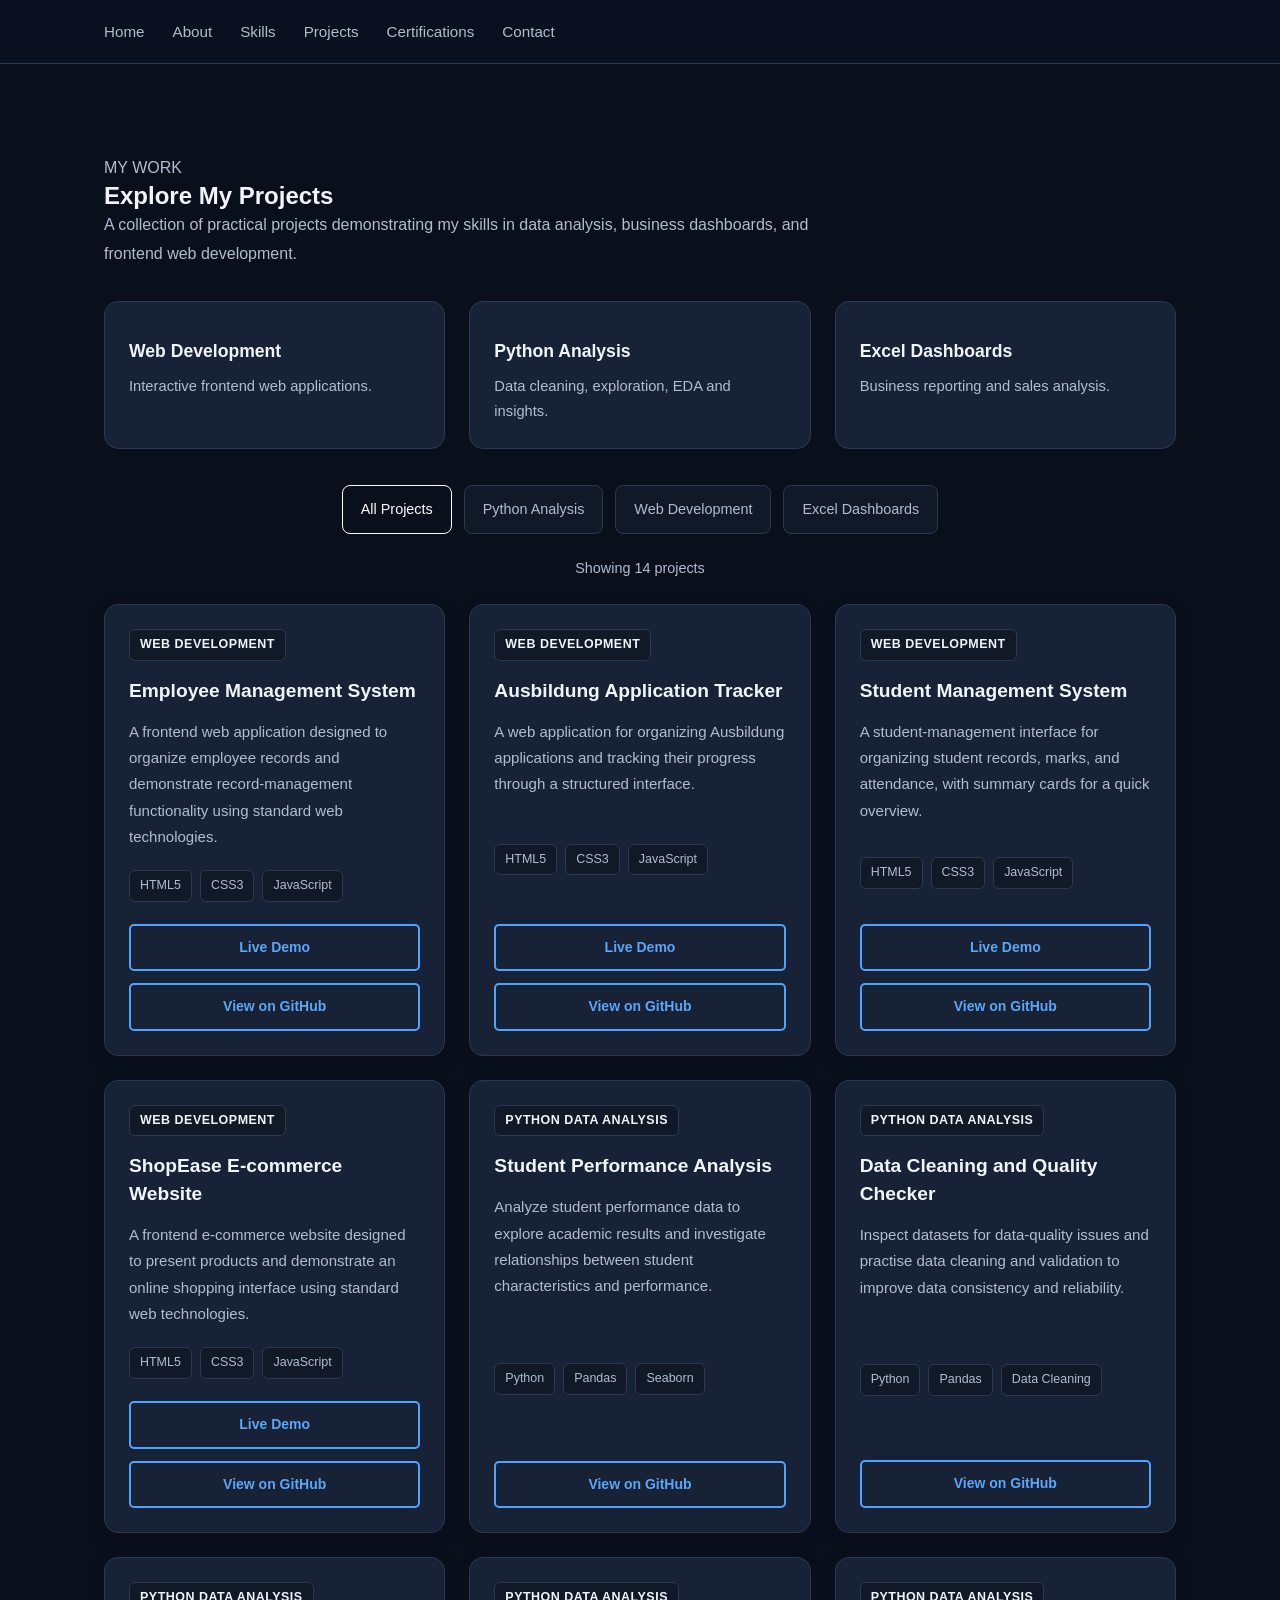
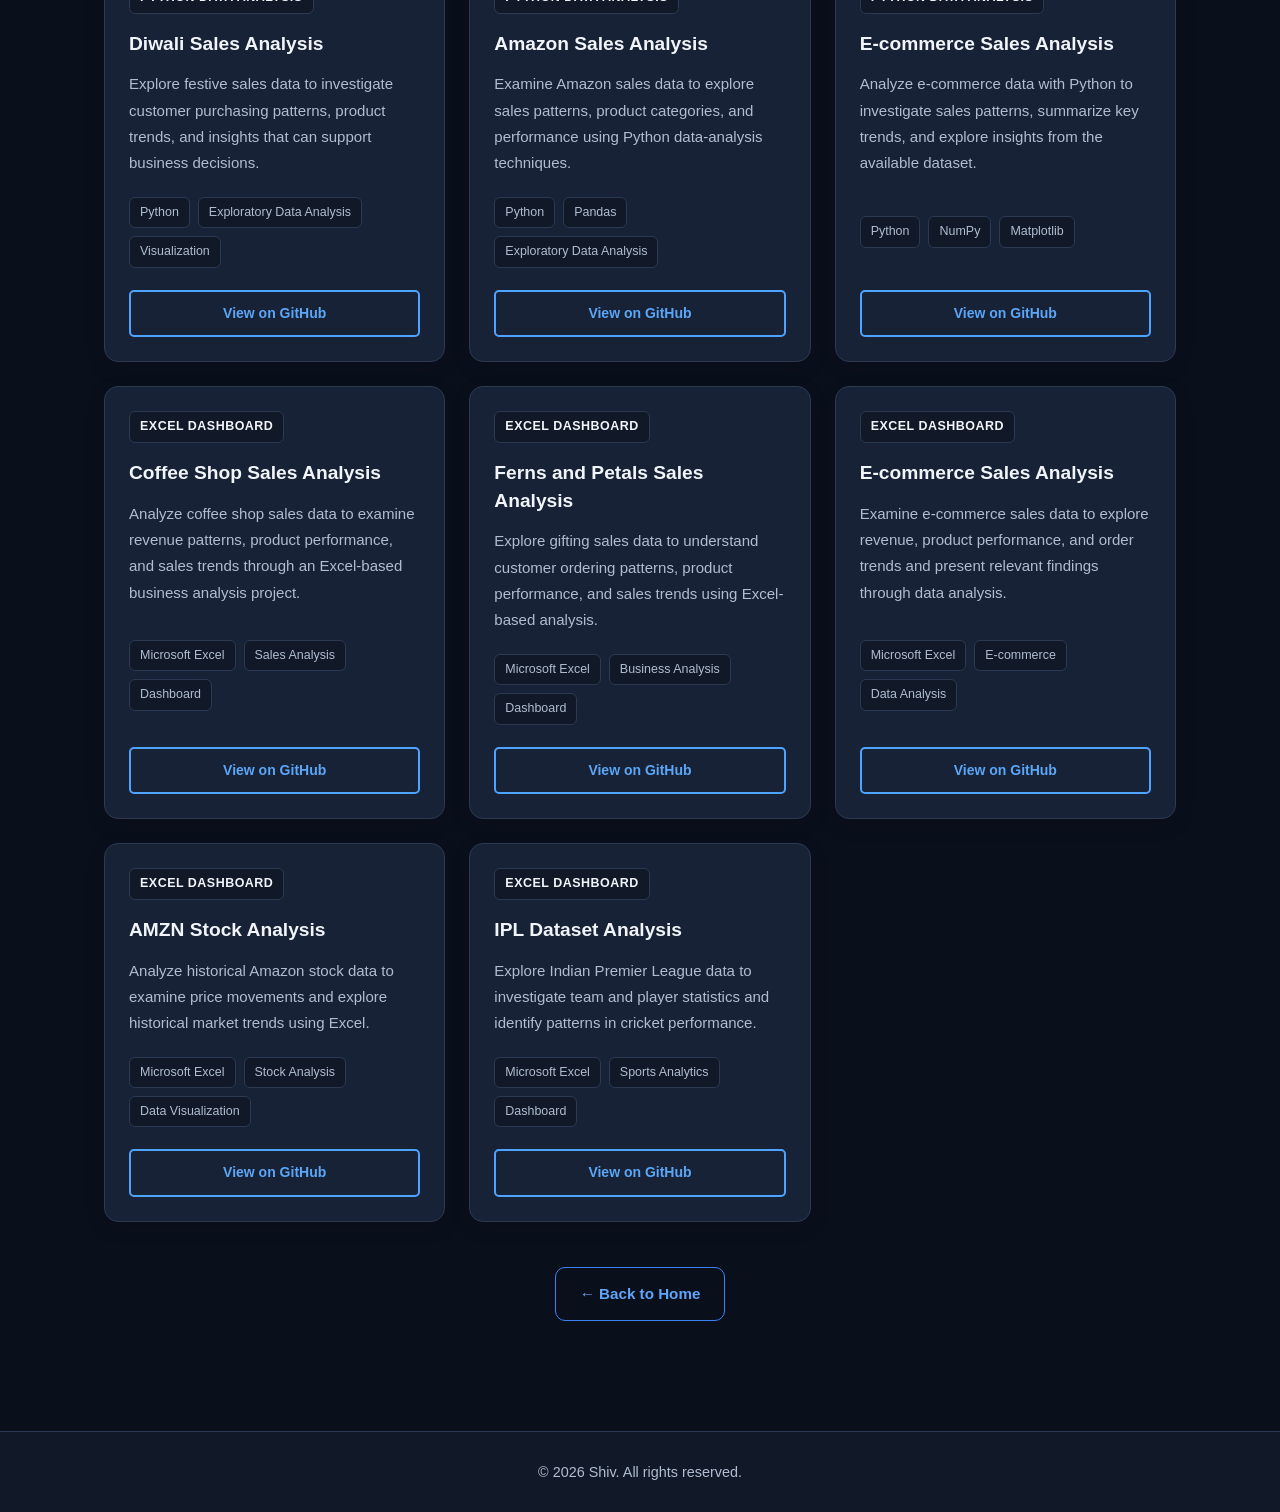
==== commit 2db17b50: "Fix project cards and resolve merge conflicts" ====
--- a/projects.html
+++ b/projects.html
@@ -1,3 +1,4 @@
+
 <!DOCTYPE html>
 <html lang="en">
 
@@ -6,46 +7,67 @@
     <meta charset="UTF-8">
     <meta name="viewport" content="width=device-width, initial-scale=1.0">
 
-    <!-- Website favicon shown in the browser tab -->
-<link rel="icon" type="image/svg+xml" href="assets/icons/favicon.svg">
-
-    <!-- Page title and search-engine description -->
-    <title>Projects | IT & Data Portfolio</title>
+    <!-- SEO metadata -->
+    <title>Projects | IT &amp; Data Portfolio</title>
     <meta
         name="description"
-        content="Explore projects in Excel dashboards, Python data analysis, and web development."
+        content="Explore 14 practical projects in Excel dashboards, Python data analysis, and web development."
     >
 
-    <!-- Project page stylesheet -->
+    <!-- Favicon -->
+    <link
+        rel="icon"
+        type="image/svg+xml"
+        href="assets/icons/favicon.svg"
+    >
+
+    <!-- Stylesheets -->
     <link rel="stylesheet" href="css/style.css">
     <link rel="stylesheet" href="css/projects.css">
 </head>
 
 <body>
 
-    <!-- Navigation bar -->
+    <!-- =========================================
+         NAVIGATION
+    ========================================== -->
+
     <header class="navbar">
         <div class="container nav-container">
-            <a href="index.html" class="logo"><span></span></a>
+
+            <a href="index.html" class="logo" aria-label="Home">
+                <span></span>
+            </a>
 
             <nav aria-label="Main navigation">
                 <ul class="nav-links">
                     <li><a href="index.html#home">Home</a></li>
                     <li><a href="index.html#about">About</a></li>
                     <li><a href="index.html#skills">Skills</a></li>
-                    <li><a href="projects.html" aria-current="page">Projects</a></li>
+                    <li>
+                        <a href="projects.html" aria-current="page">
+                            Projects
+                        </a>
+                    </li>
                     <li><a href="certifications.html">Certifications</a></li>
                     <li><a href="index.html#contact">Contact</a></li>
                 </ul>
             </nav>
+
         </div>
     </header>
 
-    <!-- Projects page introduction -->
+
+    <!-- =========================================
+         MAIN CONTENT
+    ========================================== -->
+
     <main>
+
         <section id="all-projects" class="section">
             <div class="container">
 
+                <!-- Page introduction -->
                 <p class="projects-eyebrow">MY WORK</p>
 
                 <h1 class="projects-title">Explore My Projects</h1>
@@ -56,7 +78,11 @@
                     frontend web development.
                 </p>
 
-                <!-- Project summary cards -->
+
+                <!-- =========================================
+                     PROJECT SUMMARY
+                ========================================== -->
+
                 <div class="project-summary-grid">
 
                     <article class="project-summary-card">
@@ -65,24 +91,30 @@
                         <p>Interactive frontend web applications.</p>
                     </article>
 
-                    
                     <article class="project-summary-card">
                         <span class="summary-number"></span>
                         <h2>Python Analysis</h2>
                         <p>Data cleaning, exploration, EDA and insights.</p>
                     </article>
 
-
                     <article class="project-summary-card">
                         <span class="summary-number"></span>
                         <h2>Excel Dashboards</h2>
                         <p>Business reporting and sales analysis.</p>
                     </article>
 
-                        </div>
-
-                <!-- Category filters used by projects.js -->
-                <div class="project-filters" aria-label="Filter projects">
+                </div>
+
+
+                <!-- =========================================
+                     CATEGORY FILTERS
+                ========================================== -->
+
+                <div
+                    class="project-filters"
+                    role="group"
+                    aria-label="Filter projects by category"
+                >
 
                     <button
                         type="button"
@@ -93,8 +125,6 @@
                         All Projects
                     </button>
 
-                    
-
                     <button
                         type="button"
                         class="filter-btn"
@@ -113,7 +143,6 @@
                         Web Development
                     </button>
 
-
                     <button
                         type="button"
                         class="filter-btn"
@@ -125,590 +154,406 @@
 
                 </div>
 
-                <!-- Number of projects currently displayed -->
+
+                <!-- Project count -->
                 <p
                     id="project-count"
                     class="project-count"
                     aria-live="polite"
                 >
-                    Showing all projects
+                    Showing 14 projects
                 </p>
 
+
                 <!-- =========================================
-     ALL 14 PROJECT CARDS
-     ========================================== -->
-
-<div id="projects-grid" class="projects-grid">
-    
-
-    
-    <!-- =====================================
-         WEB DEVELOPMENT PROJECTS
-         ====================================== -->
-
-    <!-- Project 11: Employee Management System -->
-    <article class="project-card" data-category="web">
-
-        <span class="project-category">Web Development</span>
-
-        <h2>Employee Management System</h2>
-
-        <p>
-            A frontend web application designed to organize
-            employee records and demonstrate record-management
-            functionality using standard web technologies.
-        </p>
-
-        <div class="project-tags">
-            <span>HTML5</span>
-            <span>CSS3</span>
-            <span>JavaScript</span>
-        </div>
-
-    </article>
-
-
-    <!-- Project 12: Ausbildung Application Tracker -->
-    <article class="project-card" data-category="web">
-
-        <span class="project-category">Web Development</span>
-
-        <h2>Ausbildung Application Tracker</h2>
-
-        <p>
-            A web application concept for organizing Ausbildung
-            applications and tracking their progress through
-            a structured interface.
-        </p>
-
-        <div class="project-tags">
-            <span>HTML5</span>
-            <span>CSS3</span>
-            <span>JavaScript</span>
-        </div>
-
-    </article>
-
-
-    <!-- Project 13: Student Management System -->
-    <article class="project-card" data-category="web">
-
-        <span class="project-category">Web Development</span>
-
-        <h2>Student Management System</h2>
-
-        <p>
-            A student-management interface for organizing
-            student records, marks, and attendance, with
-            summary cards for a quick overview of information.
-        </p>
-
-        <div class="project-tags">
-            <span>HTML5</span>
-            <span>CSS3</span>
-            <span>JavaScript</span>
-        </div>
-
-    </article>
-
-
-    <!-- Project 14: ShopEase E-commerce Website -->
-    <article class="project-card" data-category="web">
-
-        <span class="project-category">Web Development</span>
-
-        <h2>ShopEase E-commerce Website</h2>
-
-        <p>
-            A frontend e-commerce website designed to present
-            products and demonstrate an online shopping
-            interface using standard web technologies.
-        </p>
-
-        <div class="project-tags">
-            <span>HTML5</span>
-            <span>CSS3</span>
-            <span>JavaScript</span>
-        </div>
-
-    </article>
-
-    
-
-   <!-- =====================================
-         PYTHON DATA ANALYSIS PROJECTS
-         ====================================== -->
-
-    <!-- Project 6: Student Performance Analysis -->
-    <article class="project-card" data-category="python">
-
-        <span class="project-category">Python Data Analysis</span>
-
-        <h2>Student Performance Analysis</h2>
-
-        <p>
-            Analyze student performance data to explore
-            academic results and investigate relationships
-            between student characteristics and performance.
-        </p>
-
-        <div class="project-tags">
-            <span>Python</span>
-            <span>Pandas</span>
-            <span>Seaborn</span>
-        </div>
-
-    </article>
-
-
-    <!-- Project 7: Data Cleaning and Quality Checker -->
-    <article class="project-card" data-category="python">
-
-        <span class="project-category">Python Data Analysis</span>
-
-        <h2>Data Cleaning and Quality Checker</h2>
-
-        <p>
-            Inspect datasets for data-quality issues and
-            practise data cleaning and validation to improve
-            data consistency and reliability.
-        </p>
-
-        <div class="project-tags">
-            <span>Python</span>
-            <span>Pandas</span>
-            <span>Data Cleaning</span>
-        </div>
-
-    </article>
-
-
-    <!-- Project 8: Diwali Sales Analysis -->
-    <article class="project-card" data-category="python">
-
-        <span class="project-category">Python Data Analysis</span>
-
-        <h2>Diwali Sales Analysis</h2>
-
-        <p>
-            Explore festive sales data to investigate customer
-            purchasing patterns, product trends, and insights
-            that can support business decisions.
-        </p>
-
-        <div class="project-tags">
-            <span>Python</span>
-            <span>Exploratory Data Analysis</span>
-            <span>Visualization</span>
-        </div>
-
-    </article>
-
-
-    <!-- Project 9: Amazon Sales Analysis -->
-    <article class="project-card" data-category="python">
-
-        <span class="project-category">Python Data Analysis</span>
-
-        <h2>Amazon Sales Analysis</h2>
-
-        <p>
-            Examine Amazon sales data to explore sales patterns,
-            product categories, and performance using Python
-            data-analysis techniques.
-        </p>
-
-        <div class="project-tags">
-            <span>Python</span>
-            <span>Pandas</span>
-            <span>Exploratory Data Analysis</span>
-        </div>
-
-    </article>
-
-
-    <!-- Project 10: E-commerce Sales Analysis -->
-    <article class="project-card" data-category="python">
-
-        <span class="project-category">Python Data Analysis</span>
-
-        <h2>E-commerce Sales Analysis</h2>
-
-        <p>
-            Analyze e-commerce data with Python to investigate
-            sales patterns, summarize key trends, and explore
-            insights from the available dataset.
-        </p>
-
-        <div class="project-tags">
-            <span>Python</span>
-            <span>NumPy</span>
-            <span>Matplotlib</span>
-        </div>
-
-    </article>
-
-    
-
-    
-    <!-- =====================================
-         WEB DEVELOPMENT PROJECTS
-         ====================================== -->
-
-    <!-- Project 11: Employee Management System -->
-    <article class="project-card" data-category="web">
-
-        <span class="project-category">Web Development</span>
-
-        <h2>Employee Management System</h2>
-
-        <p>
-            A frontend web application designed to organize
-            employee records and demonstrate record-management
-            functionality using standard web technologies.
-        </p>
-
-        <div class="project-tags">
-            <span>HTML5</span>
-            <span>CSS3</span>
-            <span>JavaScript</span>
-        </div>
-
-    </article>
-
-
-    <!-- Project 12: Ausbildung Application Tracker -->
-    <article class="project-card" data-category="web">
-
-        <span class="project-category">Web Development</span>
-
-        <h2>Ausbildung Application Tracker</h2>
-
-        <p>
-            A web application concept for organizing Ausbildung
-            applications and tracking their progress through
-            a structured interface.
-        </p>
-
-        <div class="project-tags">
-            <span>HTML5</span>
-            <span>CSS3</span>
-            <span>JavaScript</span>
-        </div>
-
-    </article>
-
-
-    <!-- Project 13: Student Management System -->
-    <article class="project-card" data-category="web">
-
-        <span class="project-category">Web Development</span>
-
-        <h2>Student Management System</h2>
-
-        <p>
-            A student-management interface for organizing
-            student records, marks, and attendance, with
-            summary cards for a quick overview of information.
-        </p>
-
-        <div class="project-tags">
-            <span>HTML5</span>
-            <span>CSS3</span>
-            <span>JavaScript</span>
-        </div>
-
-    </article>
-
-
-    <!-- Project 14: ShopEase E-commerce Website -->
-    <article class="project-card" data-category="web">
-
-        <span class="project-category">Web Development</span>
-
-        <h2>ShopEase E-commerce Website</h2>
-
-        <p>
-            A frontend e-commerce website designed to present
-            products and demonstrate an online shopping
-            interface using standard web technologies.
-        </p>
-
-        <div class="project-tags">
-            <span>HTML5</span>
-            <span>CSS3</span>
-            <span>JavaScript</span>
-        </div>
-
-    </article>
-
-
-    
-
-
-<<<<<<< HEAD
-    <!-- =====================================
-         PYTHON DATA ANALYSIS PROJECTS
-         ====================================== -->
-
-    <!-- Project 6: Student Performance Analysis -->
-    <article class="project-card" data-category="python">
-
-        <span class="project-category">Python Data Analysis</span>
-
-        <h2>Student Performance Analysis</h2>
-
-        <p>
-            Analyze student performance data to explore
-            academic results and investigate relationships
-            between student characteristics and performance.
-        </p>
-
-        <div class="project-tags">
-            <span>Python</span>
-            <span>Pandas</span>
-            <span>Seaborn</span>
-        </div>
-
-    </article>
-
-
-    <!-- Project 7: Data Cleaning and Quality Checker -->
-    <article class="project-card" data-category="python">
-
-        <span class="project-category">Python Data Analysis</span>
-
-        <h2>Data Cleaning and Quality Checker</h2>
-
-        <p>
-            Inspect datasets for data-quality issues and
-            practise data cleaning and validation to improve
-            data consistency and reliability.
-        </p>
-
-        <div class="project-tags">
-            <span>Python</span>
-            <span>Pandas</span>
-            <span>Data Cleaning</span>
-        </div>
-
-    </article>
-
-
-    <!-- Project 8: Diwali Sales Analysis -->
-    <article class="project-card" data-category="python">
-
-        <span class="project-category">Python Data Analysis</span>
-
-        <h2>Diwali Sales Analysis</h2>
-
-        <p>
-            Explore festive sales data to investigate customer
-            purchasing patterns, product trends, and insights
-            that can support business decisions.
-        </p>
-
-        <div class="project-tags">
-            <span>Python</span>
-            <span>Exploratory Data Analysis</span>
-            <span>Visualization</span>
-        </div>
-
-    </article>
-
-
-    <!-- Project 9: Amazon Sales Analysis -->
-    <article class="project-card" data-category="python">
-
-        <span class="project-category">Python Data Analysis</span>
-
-        <h2>Amazon Sales Analysis</h2>
-
-        <p>
-            Examine Amazon sales data to explore sales patterns,
-            product categories, and performance using Python
-            data-analysis techniques.
-        </p>
-
-        <div class="project-tags">
-            <span>Python</span>
-            <span>Pandas</span>
-            <span>Exploratory Data Analysis</span>
-        </div>
-
-    </article>
-
-
-    <!-- Project 10: E-commerce Sales Analysis -->
-    <article class="project-card" data-category="python">
-
-        <span class="project-category">Python Data Analysis</span>
-
-        <h2>E-commerce Sales Analysis</h2>
-
-        <p>
-            Analyze e-commerce data with Python to investigate
-            sales patterns, summarize key trends, and explore
-            insights from the available dataset.
-        </p>
-
-        <div class="project-tags">
-            <span>Python</span>
-            <span>NumPy</span>
-            <span>Matplotlib</span>
-        </div>
-
-    </article>
-
-
-    <!-- =====================================
-         EXCEL DASHBOARD PROJECTS
-         ====================================== -->
-
-    <!-- Project 1: Coffee Shop Sales Analysis -->
-    <article class="project-card" data-category="excel">
-
-        <span class="project-category">Excel Dashboard</span>
-
-        <h2>Coffee Shop Sales Analysis</h2>
-
-        <p>
-            Analyze coffee shop sales data to examine revenue
-            patterns, product performance, and sales trends
-            through an Excel-based business analysis project.
-        </p>
-
-        <div class="project-tags">
-            <span>Microsoft Excel</span>
-            <span>Sales Analysis</span>
-            <span>Dashboard</span>
-        </div>
-
-    </article>
-
-
-    <!-- Project 2: Ferns and Petals Sales Analysis -->
-    <article class="project-card" data-category="excel">
-
-        <span class="project-category">Excel Dashboard</span>
-
-        <h2>Ferns and Petals Sales Analysis</h2>
-
-        <p>
-            Explore gifting sales data to understand customer
-            ordering patterns, product performance, and sales
-            trends using Excel-based analysis.
-        </p>
-
-        <div class="project-tags">
-            <span>Microsoft Excel</span>
-            <span>Business Analysis</span>
-            <span>Dashboard</span>
-        </div>
-
-    </article>
-
-
-    <!-- Project 3: E-commerce Sales Analysis -->
-    <article class="project-card" data-category="excel">
-
-        <span class="project-category">Excel Dashboard</span>
-
-        <h2>E-commerce Sales Analysis</h2>
-
-        <p>
-            Examine e-commerce sales data to explore revenue,
-            product performance, and order trends and present
-            relevant findings through data analysis.
-        </p>
-
-        <div class="project-tags">
-            <span>Microsoft Excel</span>
-            <span>E-commerce</span>
-            <span>Data Analysis</span>
-        </div>
-
-    </article>
-
-
-    <!-- Project 4: Amazon Stock Analysis -->
-    <article class="project-card" data-category="excel">
-
-        <span class="project-category">Excel Dashboard</span>
-
-        <h2>AMZN Stock Analysis</h2>
-
-        <p>
-            Analyze historical Amazon stock data to examine
-            price movements and explore historical market
-            trends using Excel.
-        </p>
-
-        <div class="project-tags">
-            <span>Microsoft Excel</span>
-            <span>Stock Analysis</span>
-            <span>Data Visualization</span>
-        </div>
-
-    </article>
-
-
-    <!-- Project 5: IPL Dataset Analysis -->
-    <article class="project-card" data-category="excel">
-
-        <span class="project-category">Excel Dashboard</span>
-
-        <h2>IPL Dataset Analysis</h2>
-
-        <p>
-            Explore Indian Premier League data to investigate
-            team and player statistics and identify patterns
-            in cricket performance.
-        </p>
-
-        <div class="project-tags">
-            <span>Microsoft Excel</span>
-            <span>Sports Analytics</span>
-            <span>Dashboard</span>
-        </div>
-
-    </article>
-
-
-    
-
-=======
-    
-
-    
->>>>>>> d723e6e66559ceef4f63096929188241e9262dab
-</div>
-
-                <!-- Message shown if no projects match a filter -->
+                     PROJECT GRID — 14 UNIQUE PROJECTS
+                ========================================== -->
+
+                <div id="projects-grid" class="projects-grid">
+
+
+                    <!-- =====================================
+                         WEB DEVELOPMENT — 4 PROJECTS
+                    ====================================== -->
+
+                    <!-- Project 1 -->
+                    <article class="project-card" data-category="web">
+
+                        <span class="project-category">
+                            Web Development
+                        </span>
+
+                        <h2>Employee Management System</h2>
+
+                        <p>
+                            A frontend web application designed to organize
+                            employee records and demonstrate record-management
+                            functionality using standard web technologies.
+                        </p>
+
+                        <div class="project-tags">
+                            <span>HTML5</span>
+                            <span>CSS3</span>
+                            <span>JavaScript</span>
+                        </div>
+
+                    </article>
+
+
+                    <!-- Project 2 -->
+                    <article class="project-card" data-category="web">
+
+                        <span class="project-category">
+                            Web Development
+                        </span>
+
+                        <h2>Ausbildung Application Tracker</h2>
+
+                        <p>
+                            A web application for organizing Ausbildung
+                            applications and tracking their progress through
+                            a structured interface.
+                        </p>
+
+                        <div class="project-tags">
+                            <span>HTML5</span>
+                            <span>CSS3</span>
+                            <span>JavaScript</span>
+                        </div>
+
+                    </article>
+
+
+                    <!-- Project 3 -->
+                    <article class="project-card" data-category="web">
+
+                        <span class="project-category">
+                            Web Development
+                        </span>
+
+                        <h2>Student Management System</h2>
+
+                        <p>
+                            A student-management interface for organizing
+                            student records, marks, and attendance, with
+                            summary cards for a quick overview.
+                        </p>
+
+                        <div class="project-tags">
+                            <span>HTML5</span>
+                            <span>CSS3</span>
+                            <span>JavaScript</span>
+                        </div>
+
+                    </article>
+
+
+                    <!-- Project 4 -->
+                    <article class="project-card" data-category="web">
+
+                        <span class="project-category">
+                            Web Development
+                        </span>
+
+                        <h2>ShopEase E-commerce Website</h2>
+
+                        <p>
+                            A frontend e-commerce website designed to present
+                            products and demonstrate an online shopping
+                            interface using standard web technologies.
+                        </p>
+
+                        <div class="project-tags">
+                            <span>HTML5</span>
+                            <span>CSS3</span>
+                            <span>JavaScript</span>
+                        </div>
+
+                    </article>
+
+
+                    <!-- =====================================
+                         PYTHON ANALYSIS — 5 PROJECTS
+                    ====================================== -->
+
+                    <!-- Project 5 -->
+                    <article class="project-card" data-category="python">
+
+                        <span class="project-category">
+                            Python Data Analysis
+                        </span>
+
+                        <h2>Student Performance Analysis</h2>
+
+                        <p>
+                            Analyze student performance data to explore
+                            academic results and investigate relationships
+                            between student characteristics and performance.
+                        </p>
+
+                        <div class="project-tags">
+                            <span>Python</span>
+                            <span>Pandas</span>
+                            <span>Seaborn</span>
+                        </div>
+
+                    </article>
+
+
+                    <!-- Project 6 -->
+                    <article class="project-card" data-category="python">
+
+                        <span class="project-category">
+                            Python Data Analysis
+                        </span>
+
+                        <h2>Data Cleaning and Quality Checker</h2>
+
+                        <p>
+                            Inspect datasets for data-quality issues and
+                            practise data cleaning and validation to improve
+                            data consistency and reliability.
+                        </p>
+
+                        <div class="project-tags">
+                            <span>Python</span>
+                            <span>Pandas</span>
+                            <span>Data Cleaning</span>
+                        </div>
+
+                    </article>
+
+
+                    <!-- Project 7 -->
+                    <article class="project-card" data-category="python">
+
+                        <span class="project-category">
+                            Python Data Analysis
+                        </span>
+
+                        <h2>Diwali Sales Analysis</h2>
+
+                        <p>
+                            Explore festive sales data to investigate customer
+                            purchasing patterns, product trends, and insights
+                            that can support business decisions.
+                        </p>
+
+                        <div class="project-tags">
+                            <span>Python</span>
+                            <span>Exploratory Data Analysis</span>
+                            <span>Visualization</span>
+                        </div>
+
+                    </article>
+
+
+                    <!-- Project 8 -->
+                    <article class="project-card" data-category="python">
+
+                        <span class="project-category">
+                            Python Data Analysis
+                        </span>
+
+                        <h2>Amazon Sales Analysis</h2>
+
+                        <p>
+                            Examine Amazon sales data to explore sales patterns,
+                            product categories, and performance using Python
+                            data-analysis techniques.
+                        </p>
+
+                        <div class="project-tags">
+                            <span>Python</span>
+                            <span>Pandas</span>
+                            <span>Exploratory Data Analysis</span>
+                        </div>
+
+                    </article>
+
+
+                    <!-- Project 9 -->
+                    <article class="project-card" data-category="python">
+
+                        <span class="project-category">
+                            Python Data Analysis
+                        </span>
+
+                        <h2>E-commerce Sales Analysis</h2>
+
+                        <p>
+                            Analyze e-commerce data with Python to investigate
+                            sales patterns, summarize key trends, and explore
+                            insights from the available dataset.
+                        </p>
+
+                        <div class="project-tags">
+                            <span>Python</span>
+                            <span>NumPy</span>
+                            <span>Matplotlib</span>
+                        </div>
+
+                    </article>
+
+
+                    <!-- =====================================
+                         EXCEL DASHBOARDS — 5 PROJECTS
+                    ====================================== -->
+
+                    <!-- Project 10 -->
+                    <article class="project-card" data-category="excel">
+
+                        <span class="project-category">
+                            Excel Dashboard
+                        </span>
+
+                        <h2>Coffee Shop Sales Analysis</h2>
+
+                        <p>
+                            Analyze coffee shop sales data to examine revenue
+                            patterns, product performance, and sales trends
+                            through an Excel-based business analysis project.
+                        </p>
+
+                        <div class="project-tags">
+                            <span>Microsoft Excel</span>
+                            <span>Sales Analysis</span>
+                            <span>Dashboard</span>
+                        </div>
+
+                    </article>
+
+
+                    <!-- Project 11 -->
+                    <article class="project-card" data-category="excel">
+
+                        <span class="project-category">
+                            Excel Dashboard
+                        </span>
+
+                        <h2>Ferns and Petals Sales Analysis</h2>
+
+                        <p>
+                            Explore gifting sales data to understand customer
+                            ordering patterns, product performance, and sales
+                            trends using Excel-based analysis.
+                        </p>
+
+                        <div class="project-tags">
+                            <span>Microsoft Excel</span>
+                            <span>Business Analysis</span>
+                            <span>Dashboard</span>
+                        </div>
+
+                    </article>
+
+
+                    <!-- Project 12 -->
+                    <article class="project-card" data-category="excel">
+
+                        <span class="project-category">
+                            Excel Dashboard
+                        </span>
+
+                        <h2>E-commerce Sales Analysis</h2>
+
+                        <p>
+                            Examine e-commerce sales data to explore revenue,
+                            product performance, and order trends and present
+                            relevant findings through data analysis.
+                        </p>
+
+                        <div class="project-tags">
+                            <span>Microsoft Excel</span>
+                            <span>E-commerce</span>
+                            <span>Data Analysis</span>
+                        </div>
+
+                    </article>
+
+
+                    <!-- Project 13 -->
+                    <article class="project-card" data-category="excel">
+
+                        <span class="project-category">
+                            Excel Dashboard
+                        </span>
+
+                        <h2>AMZN Stock Analysis</h2>
+
+                        <p>
+                            Analyze historical Amazon stock data to examine
+                            price movements and explore historical market
+                            trends using Excel.
+                        </p>
+
+                        <div class="project-tags">
+                            <span>Microsoft Excel</span>
+                            <span>Stock Analysis</span>
+                            <span>Data Visualization</span>
+                        </div>
+
+                    </article>
+
+
+                    <!-- Project 14 -->
+                    <article class="project-card" data-category="excel">
+
+                        <span class="project-category">
+                            Excel Dashboard
+                        </span>
+
+                        <h2>IPL Dataset Analysis</h2>
+
+                        <p>
+                            Explore Indian Premier League data to investigate
+                            team and player statistics and identify patterns
+                            in cricket performance.
+                        </p>
+
+                        <div class="project-tags">
+                            <span>Microsoft Excel</span>
+                            <span>Sports Analytics</span>
+                            <span>Dashboard</span>
+                        </div>
+
+                    </article>
+
+                </div>
+
+
+                <!-- Empty state -->
                 <p id="no-projects" hidden>
                     No projects found in this category.
                 </p>
 
+
                 <!-- Return to homepage -->
                 <div class="projects-back-home">
                     <a href="index.html" class="btn btn-secondary">
-                        ← Back to Home
+                        &larr; Back to Home
                     </a>
                 </div>
 
             </div>
         </section>
+
     </main>
 
-    <!-- Footer -->
+
+    <!-- =========================================
+         FOOTER
+    ========================================== -->
+
     <footer class="footer">
         <div class="container">
             <p>&copy; 2026 Shiv. All rights reserved.</p>
         </div>
     </footer>
 
-    <!-- Project category filtering logic -->
+
+    <!-- Project filtering and action buttons -->
     <script src="js/projects.js"></script>
 
 </body>
-</html>
+</html>
